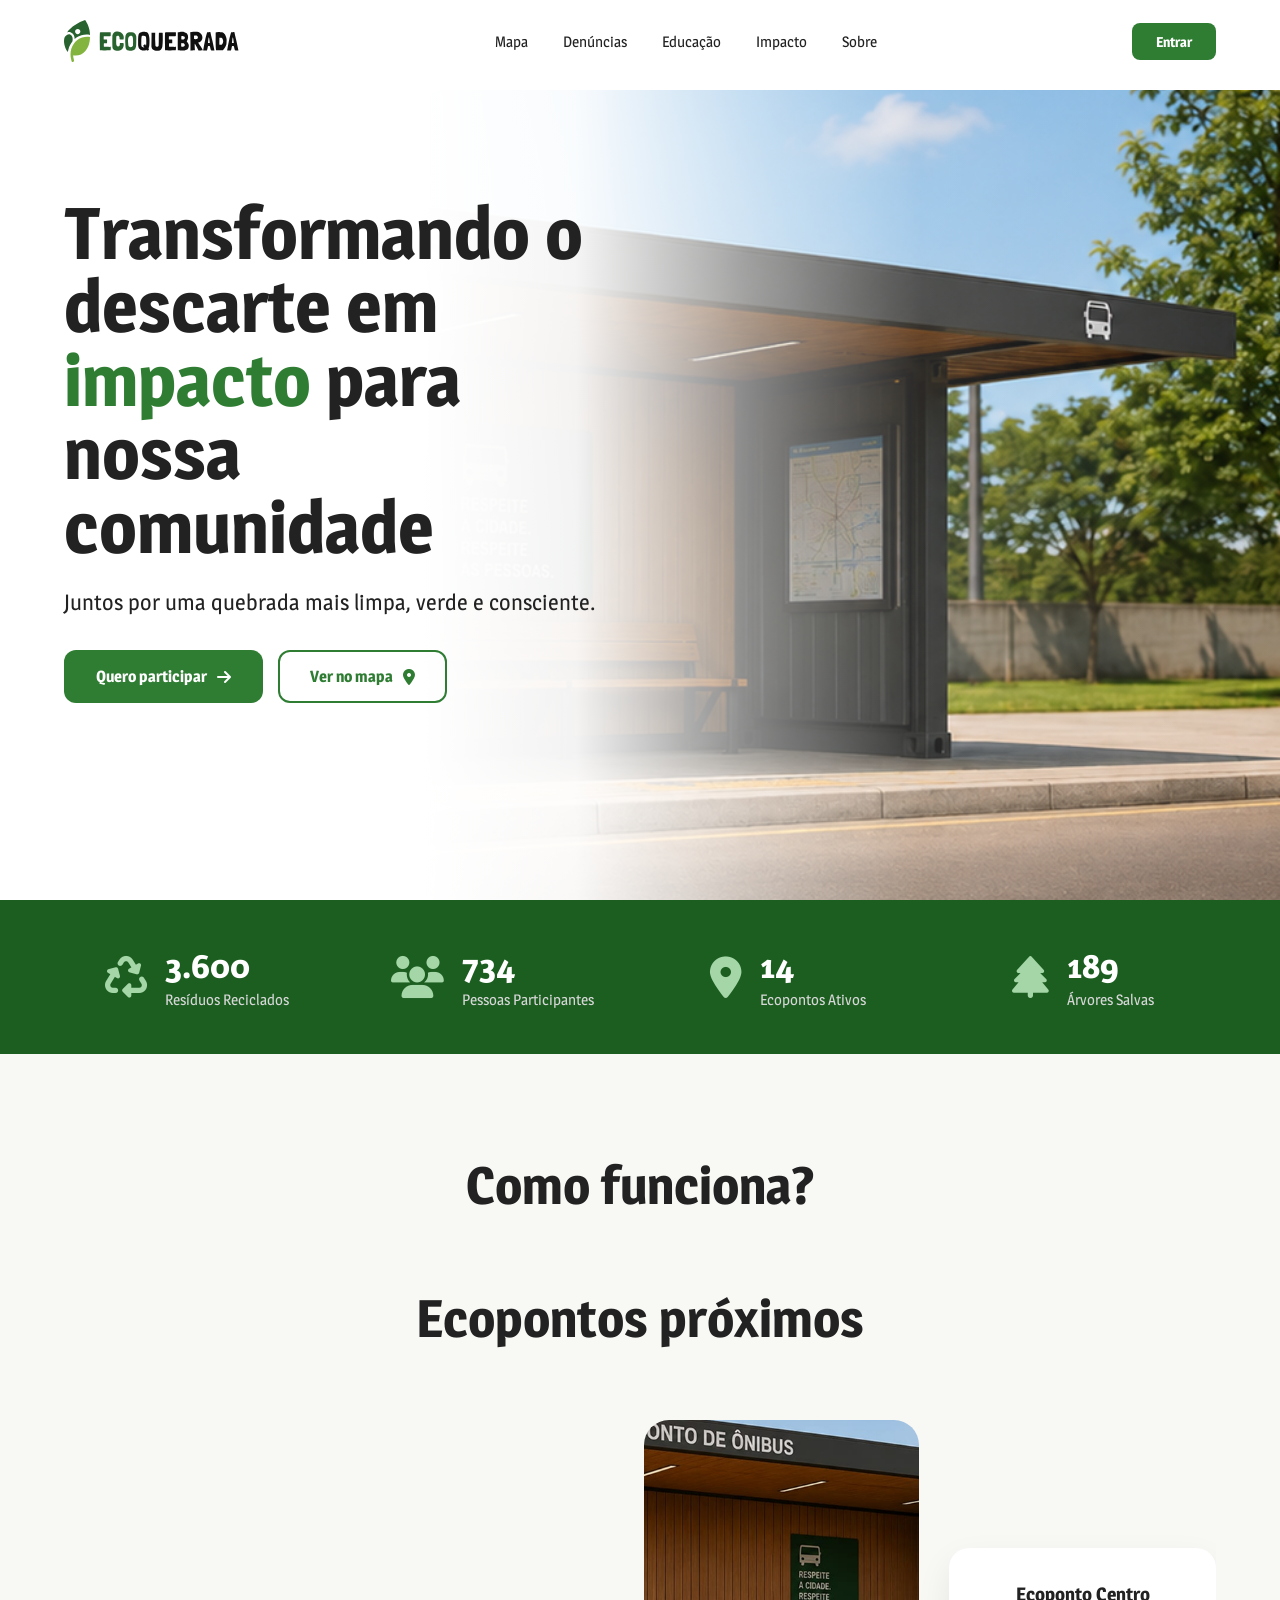
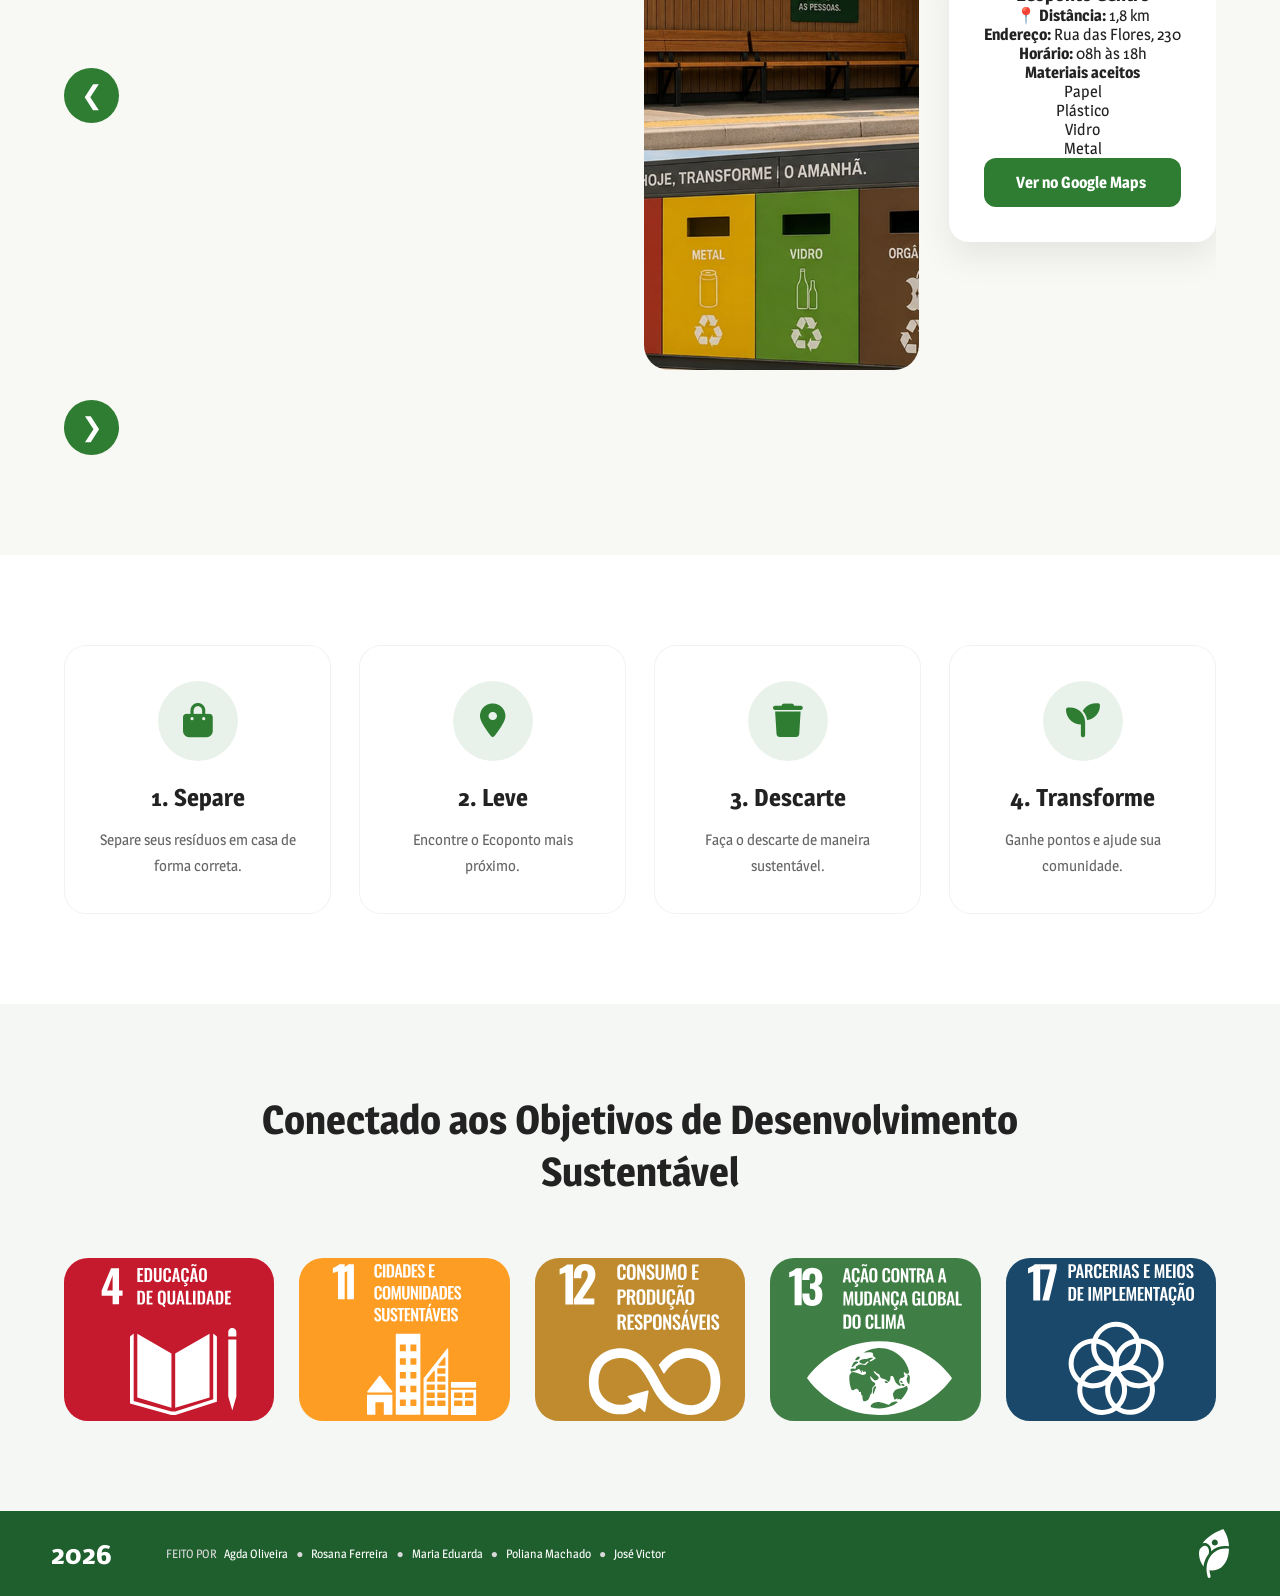
==== index.html @ 793f0e89 "tentativa de add no repo" ====
<!DOCTYPE html>
<html lang="pt-BR">
<head>
    <meta charset="UTF-8">
    <meta name="viewport" content="width=device-width, initial-scale=1.0">
    <title>EcoQuebrada</title>

    <link rel="stylesheet" href="css/style.css">
    <link rel="stylesheet" href="css/responsive.css">

    <!-- Font Awesome -->
    <link rel="stylesheet"
    href="https://cdnjs.cloudflare.com/ajax/libs/font-awesome/6.6.0/css/all.min.css">

    <!-- Google Fonts -->
    <link rel="preconnect" href="https://fonts.googleapis.com">
    <link rel="preconnect" href="https://fonts.gstatic.com" crossorigin>
    <link href="https://fonts.googleapis.com/css2?family=Magra:wght@400;700&display=swap" rel="stylesheet">

    <link rel="shortcut icon" href="assets/icon-favicon.svg" type="image/x-icon">

</head>
<body>

    <!-- ================= HEADER ================= -->

    <header>

        <div class="container">

            <a href="#" class="logo">
                <img src="assets/logo-Ecoquebrada.svg" alt="EcoQuebrada">
            </a>

            <nav>

                <ul>

                    <li><a href="#home">Mapa</a></li>
                    <li><a href="#denuncias">Denúncias</a></li>
                    <li><a href="#educacao">Educação</a></li>
                    <li><a href="#impacto">Impacto</a></li>
                    <li><a href="#sobre">Sobre</a></li>

                </ul>

            </nav>

            <a href="#" class="btn-login">
                Entrar
            </a>

            <button class="menu-mobile">
                <i class="fa-solid fa-bars"></i>
            </button>

        </div>

    </header>

    <!-- ================= HERO ================= -->

    <section class="hero" id="home">

        <div class="container hero-content">

            <div class="hero-text">

                <h1>
                    Transformando o descarte em
                    <span>impacto</span>
                    para nossa comunidade
                </h1>

                <p>
                    Juntos por uma quebrada mais limpa,
                    verde e consciente.
                </p>

                <div class="hero-buttons">

                    <a href="#" class="btn-primary">
                        Quero participar
                        <i class="fa-solid fa-arrow-right"></i>
                    </a>

                    <a href="#" class="btn-secondary">
                        Ver no mapa
                        <i class="fa-solid fa-location-dot"></i>
                    </a>

                </div>

            </div>

        </div>

    </section>

    <!-- ================= ESTATÍSTICAS ================= -->

    <section class="stats">

        <div class="container">

            <div class="stat-card">

                <i class="fa-solid fa-recycle"></i>

                <div>

                    <h2 class="counter" data-target="12000">0</h2>

                    <span>Resíduos Reciclados</span>

                </div>

            </div>

            <div class="stat-card">

                <i class="fa-solid fa-users"></i>

                <div>

                    <h2 class="counter" data-target="2450">0</h2>

                    <span>Pessoas Participantes</span>

                </div>

            </div>

            <div class="stat-card">

                <i class="fa-solid fa-location-dot"></i>

                <div>

                    <h2 class="counter" data-target="48">0</h2>

                    <span>Ecopontos Ativos</span>

                </div>

            </div>

            <div class="stat-card">

                <i class="fa-solid fa-tree"></i>

                <div>

                    <h2 class="counter" data-target="630">0</h2>

                    <span>Árvores Salvas</span>

                </div>

            </div>

        </div>

    </section>

    <!-- ================= COMO FUNCIONA ================= -->

    <!-- <section class="como-funciona">

        <div class="container">

            <h2>Como funciona?</h2>

            <div class="galeria">

                <img src="assets/imageHero.png" alt="Ponto sustentável">


            </div>

        </div>

    </section> -->

    <section class="como-funciona" id="como-funciona">

    <div class="container">

        <h2>Como funciona?</h2>

        <div class="funciona-wrapper">

            <!-- Carrossel -->
    <section class="ecopontos">

        <h2>Ecopontos próximos</h2>

        <div class="ecoponto-container">

            <button id="prev">
                ❮
            </button>

            <div class="imagem">

                <img id="foto" src="">

            </div>

            <div class="informacoes">

                <h3 id="nome"></h3>

                <p>
                    <strong>📍 Distância:</strong>
                    <span id="distancia"></span>
                </p>

                <p>
                    <strong>Endereço:</strong>
                    <span id="endereco"></span>
                </p>

                <p>
                    <strong>Horário:</strong>
                    <span id="horario"></span>
                </p>

                <h4>Materiais aceitos</h4>

                <ul id="materiais"></ul>

                <a
                    id="maps"
                    target="_blank"
                    class="btn-primary">

                    Ver no Google Maps

                </a>

            </div>

            <button id="next">
                ❯
            </button>

        </div>

        </section>

</section>


    <!-- ================= PASSOS ================= -->

    <section class="passos">

        <div class="container">

            <div class="passo">

                <i class="fa-solid fa-bag-shopping"></i>

                <h3>1. Separe</h3>

                <p>
                    Separe seus resíduos em casa de forma correta.
                </p>

            </div>

            <div class="passo">

                <i class="fa-solid fa-location-dot"></i>

                <h3>2. Leve</h3>

                <p>
                    Encontre o Ecoponto mais próximo.
                </p>

            </div>

            <div class="passo">

                <i class="fa-solid fa-trash"></i>

                <h3>3. Descarte</h3>

                <p>
                    Faça o descarte de maneira sustentável.
                </p>

            </div>

            <div class="passo">

                <i class="fa-solid fa-seedling"></i>

                <h3>4. Transforme</h3>

                <p>
                    Ganhe pontos e ajude sua comunidade.
                </p>

            </div>

        </div>

    </section>

    <!-- ================= ODS ================= -->

    <section class="ods">

        <div class="container">

            <h2>
                Conectado aos Objetivos de Desenvolvimento Sustentável
            </h2>

            <div class="ods-grid">

                <img src="assets/ods-4.svg" alt="">
                <img src="assets/ods-11.svg" alt="">
                <img src="assets/ods-12.svg" alt="">
                <img src="assets/ods-13.svg" alt="">
                <img src="assets/ods-17.svg" alt="">

            </div>

        </div>

    </section>

    <!-- ================= CTA ================= 

    <section class="cta">

        <div class="container">

            <h2>
                Faça parte da transformação.
            </h2>

            <p>
                Junte-se à EcoQuebrada e contribua para um bairro mais limpo,
                sustentável e conectado.
            </p>

            <a href="#" class="btn-primary">
                Quero participar
            </a>

        </div>

    </section>
    -->

<footer class="footer">

    <div class="footer-container">

        <div class="footer-year">
            <strong>2026</strong>
        </div>

        <div class="footer-authors">

            <span>FEITO POR</span>

            <a href="#">Agda Oliveira</a>

            <span>●</span>

            <a href="#">Rosana Ferreira</a>

            <span>●</span>

            <a href="#">Maria Eduarda</a>

            <span>●</span>

            <a href="#">Poliana Machado</a>

            <span>●</span>

            <a href="#">José Victor</a>

        </div>

        <div class="footer-logo">

            <img src="assets/icon-footer.svg" alt="EcoQuebrada">

        </div>

    </div>

</footer>

    <script src="script/app.js"></script>

</body>
</html>
---- css/style.css ----
@import url('https://fonts.googleapis.com/css2?family=Magra:wght@400;700&display=swap');

/* ===========================
   RESET
=========================== */

*{
    margin:0;
    padding:0;
    box-sizing:border-box;
}

html{
    scroll-behavior:smooth;
}

body{
    font-family:"Magra", sans-serif;
    background:#F8F8F5;
    color:#222;
    overflow-x:hidden;
}

img{
    max-width:100%;
    display:block;
}

a{
    text-decoration:none;
    color:inherit;
}

ul{
    list-style:none;
}

/* ===========================
   VARIÁVEIS
=========================== */

:root{

    --green:#2E7D32;
    --green-dark:#1B5E20;
    --green-light:#81C784;

    --white:#ffffff;

    --gray:#666;
    --light:#f5f5f5;

    --radius:18px;

    --shadow:
        0 10px 30px rgba(0,0,0,.08);

}

/* ===========================
   CONTAINER
=========================== */

.container{

    width:min(1200px,90%);
    margin:auto;

}

/* ===========================
   HEADER
=========================== */

header{
    position:fixed;
    top:0;
    left:0;

    width:100%;
    height:90px;

    z-index:1000;

    background:transparent;

    box-shadow:none;
}

header .container{

    display:flex;

    align-items:center;

    justify-content:space-between;

    height:82px;

}

header nav a{
    color:#222;
}

.btn-login{

    background:#2E7D32;
    color:white;

}

/* ===========================
   LOGO
=========================== */

.logo img{

    height:42px;

}

/* ===========================
   MENU
=========================== */

nav ul{

    display:flex;

    gap:35px;

}

nav a{

    color:#333;

    font-size:15px;

    font-weight:500;

    transition:.3s;

    position:relative;

}

nav a:hover{

    color:var(--green);

}

nav a::after{

    content:"";

    position:absolute;

    bottom:-7px;
    left:0;

    width:0%;

    height:2px;

    background:var(--green);

    transition:.3s;

}

nav a:hover::after{

    width:100%;

}

/* ===========================
   BOTÃO LOGIN
=========================== */

.btn-login{

    background:var(--green);

    color:white;

    padding:10px 24px;

    border-radius:8px;

    font-size:14px;

    font-weight:600;

    transition:.3s;

}

.btn-login:hover{

    background:var(--green-dark);

}

/* ===========================
   MENU MOBILE
=========================== */

.menu-mobile{

    display:none;

    border:none;

    background:none;

    font-size:25px;

    cursor:pointer;

}

/* ===========================
   HERO
=========================== */

.hero{

    position:relative;

    height:100vh;

    min-height:750px;

    overflow:hidden;

    display:flex;
    align-items:center;

    background:#fff;

}

.hero::before{

    content:"";

    position:absolute;

    inset:0;

    background:linear-gradient(
        90deg,
        #ffffff 0%,
        #ffffff 33%,
        rgba(255,255,255,.95) 45%,
        rgba(255,255,255,.55) 58%,
        rgba(255,255,255,.15) 72%,
        rgba(255,255,255,0) 100%
    );

    z-index:1;

}

.hero::after{

    content:"";

    position:absolute;

    inset:0;

    background:url("/assets/imageBackgroundHome.png") no-repeat right center;

    background-size:cover;

    z-index:0;

}

.hero-content{

    position:relative;

    z-index:2;

    height:100%;

    display:flex;

    align-items:center;

}

/* ===========================
   TEXTO HERO
=========================== */

.hero-text{

    width:48%;

    z-index:2;

}

.hero-text h1{

    font-size:72px;

    line-height:1.02;

    font-weight:700;

}

.hero-text span{

    color:#2E7D32;

}

.hero-text p{

    margin-top:25px;

    margin-bottom:35px;

    font-size:22px;

    color: #222

}
/* ===========================
   BOTÕES
=========================== */

.hero-buttons{

    display:flex;

    gap:15px;

    flex-wrap:wrap;

}

.btn-primary{

    background:var(--green);

    color:white;

    padding:15px 32px;

    border-radius:12px;

    display:flex;

    align-items:center;

    gap:10px;

    transition:.3s;

    font-weight:600;

}

.btn-primary:hover{

    transform:translateY(-4px);

    background:var(--green-dark);

}

.btn-secondary{

    border:2px solid var(--green);

    color:var(--green);

    padding:15px 30px;

    border-radius:12px;

    display:flex;

    gap:10px;

    align-items:center;

    transition:.3s;

    font-weight:600;

}

.btn-secondary:hover{

    background:var(--green);

    color:white;

}

/* ===========================
   IMAGEM HERO
=========================== */

.hero-image{

    position:relative;

}

.hero-image img{

    width:100%;

    border-radius:25px;

}

/* efeito decorativo */


/* ===========================
   ANIMAÇÕES
=========================== */

.hero-text{

    animation:left .8s ease;

}

.hero-image{

    animation:right .8s ease;

}

@keyframes left{

    from{

        opacity:0;

        transform:translateX(-60px);

    }

    to{

        opacity:1;

        transform:none;

    }

}

@keyframes right{

    from{

        opacity:0;

        transform:translateX(60px);

    }

    to{

        opacity:1;

        transform:none;

    }

}

/* ===========================
   RESPONSIVO
=========================== */

@media(max-width:980px){

.hero-content{

    grid-template-columns:1fr;

}

.hero{

    text-align:center;

}

.hero-text p{

    margin:auto auto 35px;

}

.hero-buttons{

    justify-content:center;

}

nav{

    display:none;

}

.menu-mobile{

    display:block;

}

}

@media(max-width:700px){

.hero{

    padding:40px 0;

}

.hero-text h1{

    font-size:38px;

}

.hero-text p{

    font-size:16px;

}

.hero-buttons{

    flex-direction:column;

}

.btn-primary,
.btn-secondary{

    justify-content:center;

}

}

/* ==========================================
   ESTATÍSTICAS
========================================== */

.stats{

    background:var(--green-dark);

    padding:35px 0;

}

.stats .container{

    display:grid;

    grid-template-columns:repeat(4,1fr);

    gap:30px;

}

.stat-card{

    display:flex;

    align-items:center;

    justify-content:center;

    gap:18px;

    color:white;

    padding:10px;

}

.stat-card i{

    font-size:42px;

    color:#A5D6A7;

}

.stat-card h2{

    font-size:34px;

    font-weight:700;

    margin-bottom:4px;

}

.stat-card span{

    display:block;

    color:#d7d7d7;

    font-size:15px;

}

/* ==========================================
   COMO FUNCIONA
========================================== */

.como-funciona{
    padding:100px 0;
    background:#F8F8F5;
}

.como-funciona .container{
    max-width:1400px;
    margin:0 auto;
    text-align: center;
}

.como-funciona h2{
    text-align:center;
    font-size:52px;
    margin-bottom:70px;
}

.galeria{
    display:flex;
    justify-content:center;
}

.galeria img{

    width:75%;

    max-width:1100px;

    height:auto;

    border-radius:28px;

    object-fit:cover;

}

.galeria img:hover{

    transform:translateY(-10px);

}


.ecoponto-container{

    display:grid;

    grid-template-columns:2fr 1fr auto;

    gap:30px;

    align-items:center;

}

.imagem img{

    width:100%;

    height:550px;

    object-fit:cover;

    border-radius:25px;

}

.informacoes{

    background:white;

    padding:35px;

    border-radius:20px;

    box-shadow:0 15px 35px rgba(0,0,0,.08);

}

#prev,
#next{

    width:55px;
    height:55px;

    border:none;

    border-radius:50%;

    background:#2E7D32;

    color:white;

    font-size:26px;

    cursor:pointer;

}

/* ==========================================
   PASSOS
========================================== */

.passos{

    padding:90px 0;

    background:white;

}

.passos .container{

    display:grid;

    grid-template-columns:repeat(4,1fr);

    gap:28px;

}

.passo{

    background:white;

    border-radius:22px;

    padding:35px 28px;

    text-align:center;

    transition:.35s;

    border:1px solid rgba(0,0,0,.05);

}

.passo:hover{

    transform:translateY(-10px);

    box-shadow:
    0 18px 40px rgba(0,0,0,.12);

}

.passo i{

    width:80px;

    height:80px;

    margin:auto;

    margin-bottom:22px;

    border-radius:50%;

    background:rgba(46,125,50,.1);

    color:var(--green);

    display:flex;

    justify-content:center;

    align-items:center;

    font-size:34px;

}

.passo h3{

    font-size:24px;

    margin-bottom:15px;

    color:#222;

}

.passo p{

    color:#666;

    line-height:1.7;

    font-size:15px;

}

/* ==========================================
   EFEITOS
========================================== */

.stat-card,
.passo,
.galeria img{

    opacity:0;

    transform:translateY(30px);

    animation:fadeUp .8s forwards;

}

.stat-card:nth-child(2){

    animation-delay:.15s;

}

.stat-card:nth-child(3){

    animation-delay:.30s;

}

.stat-card:nth-child(4){

    animation-delay:.45s;

}

.passo:nth-child(2){

    animation-delay:.15s;

}

.passo:nth-child(3){

    animation-delay:.30s;

}

.passo:nth-child(4){

    animation-delay:.45s;

}

@keyframes fadeUp{

    from{

        opacity:0;

        transform:translateY(40px);

    }

    to{

        opacity:1;

        transform:none;

    }

}

/* ==========================================
   RESPONSIVO
========================================== */

@media(max-width:1100px){

    .stats .container{

        grid-template-columns:repeat(2,1fr);

        gap:40px;

    }

    .passos .container{

        grid-template-columns:repeat(2,1fr);

    }

}

@media(max-width:768px){

    .galeria{

        grid-template-columns:1fr;

    }

    .galeria img{

        height:300px;

    }

    .como-funciona h2{

        font-size:34px;

    }

}

@media(max-width:600px){

    .stats .container{

        grid-template-columns:1fr;

        gap:25px;

    }

    .stat-card{

        justify-content:flex-start;

    }

    .passos .container{

        grid-template-columns:1fr;

    }

    .passo{

        padding:30px 22px;

    }

    .passo h3{

        font-size:22px;

    }

}

/* ==========================================
   ODS
========================================== */

.ods{

    padding:90px 0;

    background:#F5F7F4;

}

.ods h2{

    text-align:center;

    font-size:40px;

    max-width:800px;

    margin:0 auto 60px;

    color:#222;

    line-height:1.3;

}

.ods-grid{

    display:grid;

    grid-template-columns:repeat(5,1fr);

    gap:25px;

}

.ods-grid img{

    width:100%;

    border-radius:18px;

    transition:.35s;

    cursor:pointer;

}

.ods-grid img:hover{

    transform:translateY(-8px) scale(1.03);

}

/* ==========================================
   CTA
========================================== */

.cta{

    padding:100px 0;

    background:linear-gradient(
        135deg,
        var(--green-dark),
        var(--green)
    );

    color:white;

    text-align:center;

}

.cta h2{

    font-size:46px;

    margin-bottom:20px;

}

.cta p{

    font-size:18px;

    max-width:650px;

    margin:0 auto 40px;

    opacity:.9;

    line-height:1.7;

}

.cta .btn-primary{

    display:inline-flex;

    padding:18px 40px;

    font-size:17px;

    background:white;

    color:var(--green-dark);

}

.cta .btn-primary:hover{

    background:#f0f0f0;

    transform:translateY(-5px);

}

/* ==========================================
   FOOTER
========================================== */

/* =========================
   FOOTER
========================= */

.footer{

    background:#1F5F2E;
    padding:18px 0;
    color:#fff;

}

.footer-container{

    width:min(1200px,92%);
    margin:auto;

    display:flex;
    justify-content:space-between;
    align-items:center;

}

.footer-year{

    font-size:28px;
    font-weight:700;
    min-width:90px;

}

.footer-authors{

    display:flex;
    align-items:center;
    gap:8px;

    flex:1;

    margin-left:25px;

    font-size:12px;

}

.footer-authors span{

    color:#D8D8D8;

}

.footer-authors a{

    color:white;
    transition:.3s;

}

.footer-authors a:hover{

    color:#9BC54E;

}

.footer-logo img{

    width:30px;

}

/* ==========================================
   SCROLLBAR
========================================== */

::-webkit-scrollbar{

    width:10px;

}

::-webkit-scrollbar-thumb{

    background:var(--green);

    border-radius:50px;

}

::-webkit-scrollbar-track{

    background:#ECECEC;

}

/* ==========================================
   SELEÇÃO
========================================== */

::selection{

    background:var(--green);

    color:white;

}

/* ==========================================
   UTILIDADES
========================================== */

section{

    overflow:hidden;

}

.text-center{

    text-align:center;

}

.mt-1{

    margin-top:10px;

}

.mt-2{

    margin-top:20px;

}

.mt-3{

    margin-top:30px;

}

.mb-1{

    margin-bottom:10px;

}

.mb-2{

    margin-bottom:20px;

}

.mb-3{

    margin-bottom:30px;

}

/* ==========================================
   RESPONSIVO
========================================== */

@media(max-width:1000px){

    .ods-grid{

        grid-template-columns:repeat(3,1fr);

    }

    .footer-content{

        grid-template-columns:1fr;

        text-align:center;

    }

    .footer-content img{

        margin:auto auto 20px;

    }

    .social{

        justify-content:center;

    }

}

@media(max-width:700px){

    .ods h2{

        font-size:30px;

    }

    .cta{

        padding:70px 20px;

    }

    .cta h2{

        font-size:34px;

    }

    .cta p{

        font-size:16px;

    }

    .ods-grid{

        grid-template-columns:repeat(2,1fr);

    }

}

@media(max-width:500px){

    .ods-grid{

        grid-template-columns:1fr;

    }

    .cta h2{

        font-size:28px;

    }

}

/* Animação ao aparecer */

.hidden{
    opacity:0;
    transform:translateY(50px);
    transition:.8s;
}

.show{
    opacity:1;
    transform:translateY(0);
}

/* Botão voltar ao topo */

.top-button{
    position:fixed;
    right:30px;
    bottom:30px;
    width:55px;
    height:55px;
    border:none;
    border-radius:50%;
    background:#2E7D32;
    color:#fff;
    cursor:pointer;
    font-size:20px;
    opacity:0;
    visibility:hidden;
    transition:.3s;
    z-index:999;
}

.top-button.show{
    opacity:1;
    visibility:visible;
}

.top-button:hover{
    transform:translateY(-5px);
}

/* Menu mobile */

@media(max-width:992px){

    nav{
        position:fixed;
        top:75px;
        right:-100%;
        width:260px;
        height:calc(100vh - 75px);
        background:#fff;
        transition:.35s;
        box-shadow:-5px 0 25px rgba(0,0,0,.08);
        padding:40px 25px;
    }

    nav.active{
        right:0;
    }

    nav ul{
        flex-direction:column;
        gap:25px;
    }

}
---- css/responsive.css ----
/* ==========================================
   NOTEBOOKS (1200px)
========================================== */

@media (max-width:1200px){

    .container{
        width:92%;
    }

    .hero-content{
        gap:40px;
    }

    .hero-text h1{
        font-size:48px;
    }

    .passos .container{
        gap:20px;
    }

}

/* ==========================================
   TABLETS (992px)
========================================== */

@media (max-width:992px){

    header .container{
        height:75px;
    }

    nav{
        display:none;
    }

    .menu-mobile{
        display:block;
    }

    .hero{
        padding:60px 0;
    }

    .hero-content{
        grid-template-columns:1fr;
        text-align:center;
    }

    .hero-text p{
        margin:20px auto 35px;
    }

    .hero-buttons{
        justify-content:center;
    }

    .hero-image{
        max-width:700px;
        margin:auto;
    }

    .stats .container{
        grid-template-columns:repeat(2,1fr);
    }

    .galeria{
        grid-template-columns:1fr;
    }

    .passos .container{
        grid-template-columns:repeat(2,1fr);
    }

    .ods-grid{
        grid-template-columns:repeat(3,1fr);
    }

    .footer-content{
        grid-template-columns:1fr;
        text-align:center;
    }

    .footer-content img{
        margin:auto auto 20px;
    }

    .social{
        justify-content:center;
    }

}

@media(max-width:980px){

.funciona-wrapper{

    grid-template-columns:1fr;

}

.carousel img{

    height:400px;

}

.info-card{

    text-align:center;

}

.dots{

    justify-content:center;

}

}



/* ==========================================
   CELULARES GRANDES (768px)
========================================== */

@media (max-width:768px){

    section{
        padding:70px 0 !important;
    }

    .hero{
        margin-top:70px;
    }

    .hero-text h1{
        font-size:38px;
    }

    .hero-text p{
        font-size:16px;
    }

    .hero-buttons{
        flex-direction:column;
        align-items:center;
    }

    .btn-primary,
    .btn-secondary{
        width:100%;
        max-width:320px;
        justify-content:center;
    }

    .stats .container{
        grid-template-columns:1fr;
    }

    .stat-card{
        justify-content:flex-start;
        padding:20px;
    }

    .como-funciona h2,
    .ods h2,
    .cta h2{
        font-size:32px;
    }

    .galeria img{
        height:280px;
    }

    .passos .container{
        grid-template-columns:1fr;
    }

    .ods-grid{
        grid-template-columns:repeat(2,1fr);
    }

}

@media(max-width:600px){

.carousel img{

    height:260px;

}

.info-card{

    padding:25px;

}

.info-card h3{

    font-size:26px;

}

}
/* ==========================================
   CELULARES PEQUENOS (576px)
========================================== */

@media (max-width:576px){

    .container{
        width:94%;
    }

    .hero-text h1{
        font-size:30px;
    }

    .hero-text p{
        font-size:15px;
    }

    .hero-image::before,
    .hero-image::after{
        display:none;
    }

    .stat-card{
        flex-direction:column;
        text-align:center;
    }

    .stat-card i{
        font-size:34px;
    }

    .stat-card h2{
        font-size:28px;
    }

    .passo{
        padding:25px 20px;
    }

    .passo h3{
        font-size:21px;
    }

    .passo p{
        font-size:14px;
    }

    .galeria img{
        height:220px;
    }

    .ods-grid{
        grid-template-columns:1fr;
    }

    .cta{
        padding:60px 20px;
    }

    .cta h2{
        font-size:26px;
    }

    .cta p{
        font-size:15px;
    }

    .footer-content{
        gap:40px;
    }

    .social{
        gap:12px;
    }

    .social a{
        width:42px;
        height:42px;
    }

}

/* ==========================================
   ANIMAÇÕES MOBILE
========================================== */

@media (hover:none){

    .passo:hover,
    .galeria img:hover,
    .btn-primary:hover,
    .btn-secondary:hover,
    .social a:hover{

        transform:none;

    }

}

/* ==========================================
   MENU MOBILE
========================================== */

.mobile-menu{

    position:fixed;

    top:75px;
    right:-100%;

    width:270px;
    height:calc(100vh - 75px);

    background:white;

    box-shadow:-10px 0 30px rgba(0,0,0,.1);

    transition:.35s;

    padding:40px;

    z-index:998;

}

.mobile-menu.active{

    right:0;

}

.mobile-menu ul{

    display:flex;

    flex-direction:column;

    gap:25px;

}

.mobile-menu a{

    font-weight:500;

    color:#333;

}

.mobile-menu a:hover{

    color:var(--green);

}

/* ==========================================
   OVERLAY
========================================== */

.overlay{

    position:fixed;

    inset:0;

    background:rgba(0,0,0,.45);

    opacity:0;

    visibility:hidden;

    transition:.3s;

    z-index:997;

}

.overlay.active{

    opacity:1;

    visibility:visible;

}

@media(max-width:768px){

.footer-container{

    flex-direction:column;
    gap:18px;

}

.footer-authors{

    flex-wrap:wrap;
    justify-content:center;
    margin:0;

}

.footer-year{

    min-width:auto;

}

}
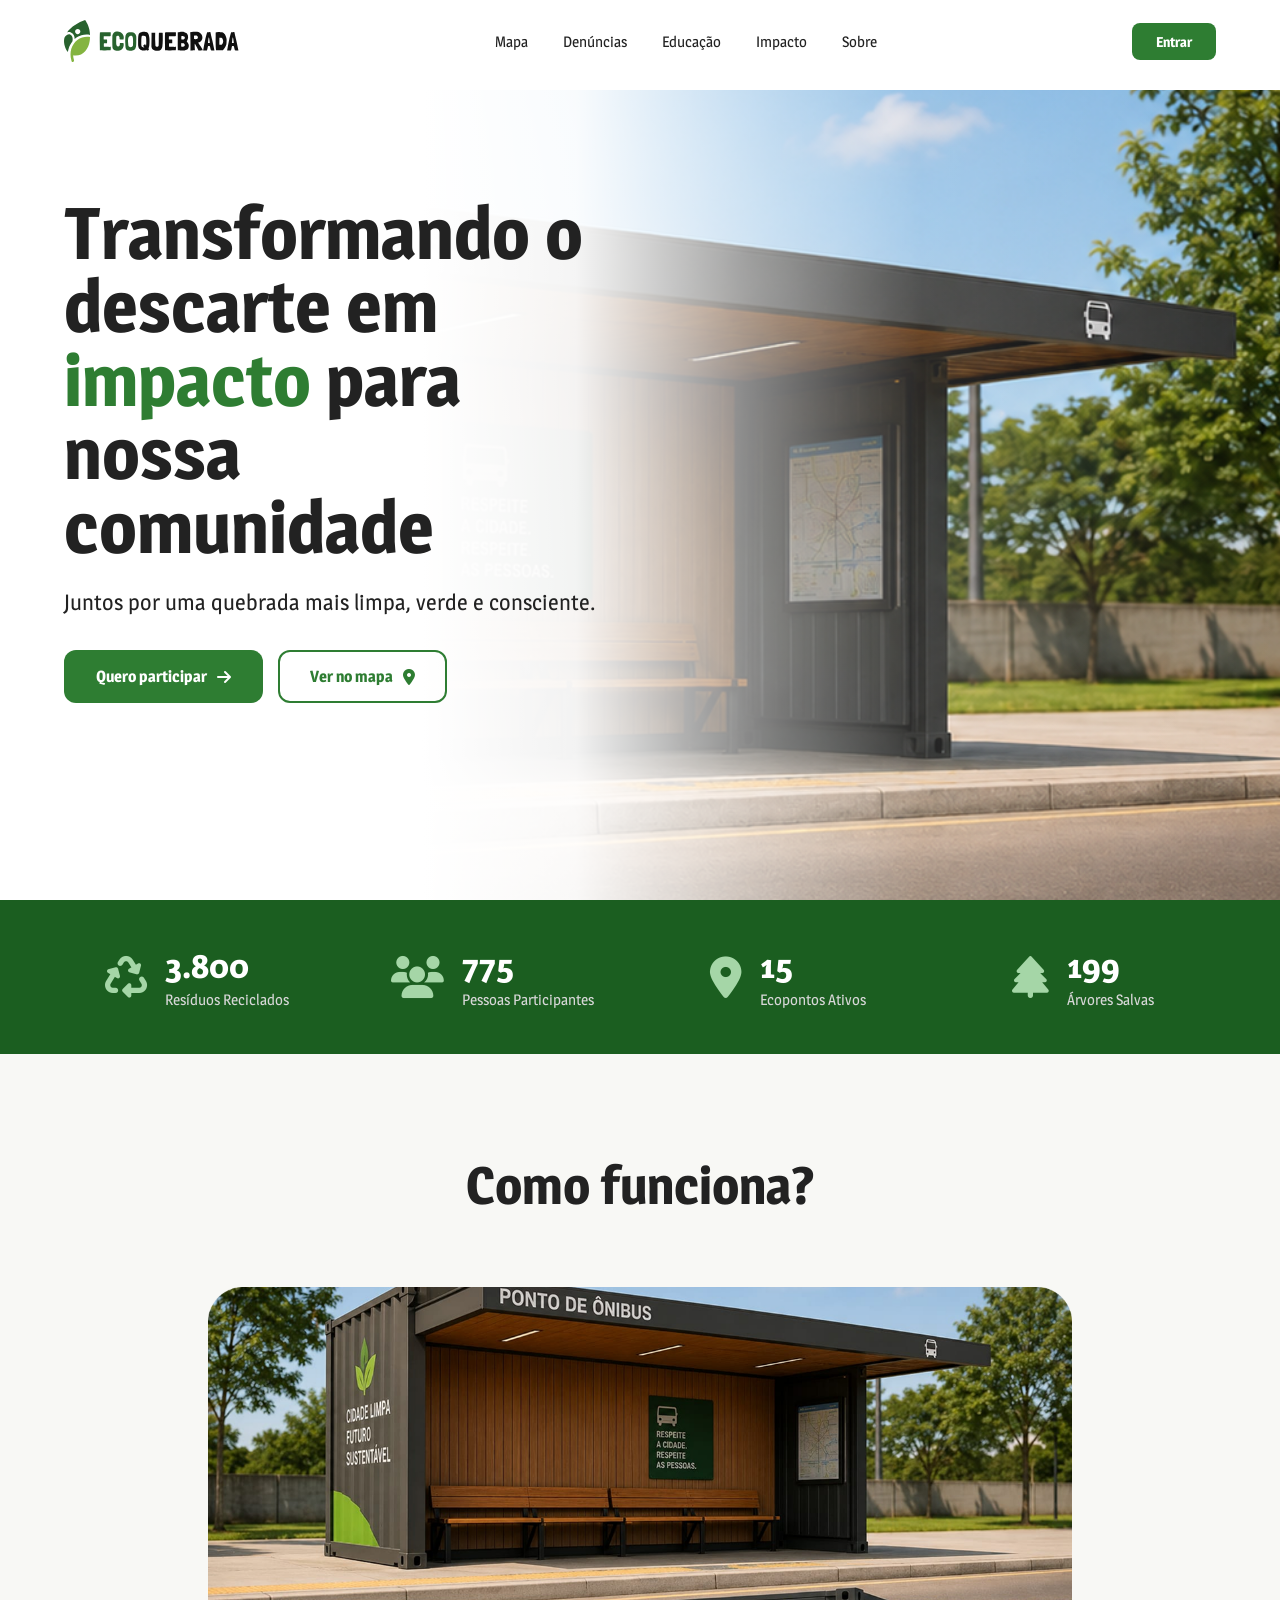
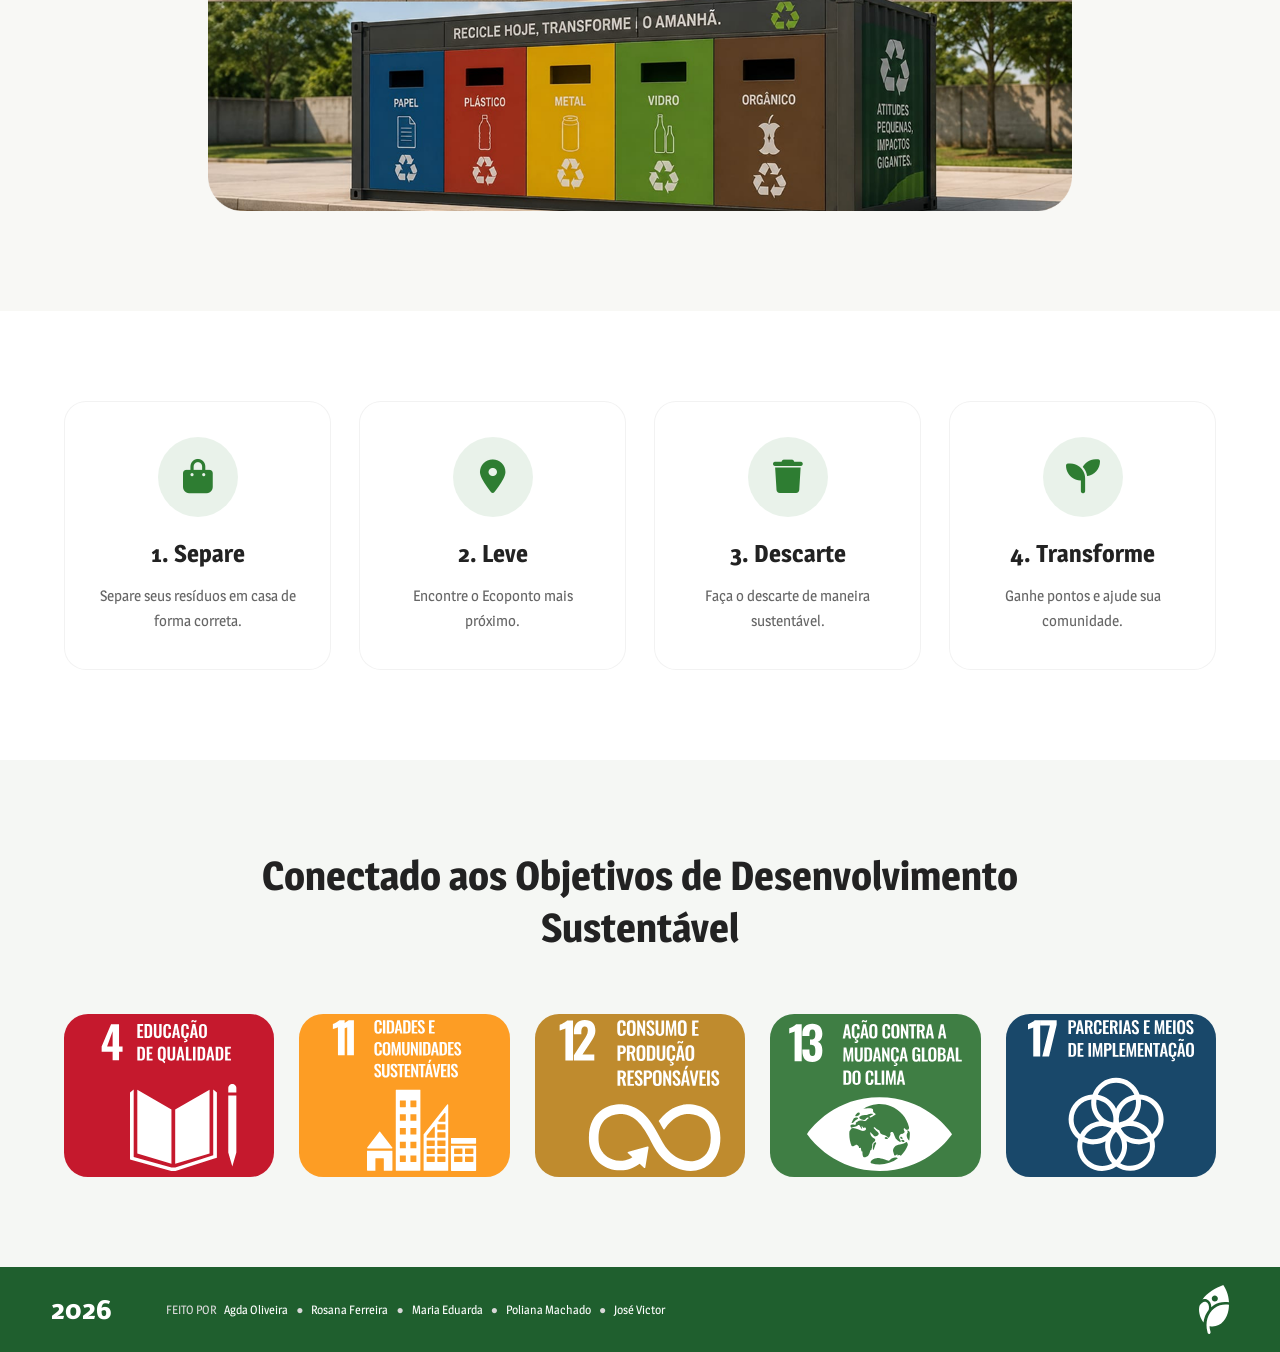
==== commit bc6fa51a: "retirado carrousel landing page" ====
--- a/index.html
+++ b/index.html
@@ -165,7 +165,7 @@
 
     <!-- ================= COMO FUNCIONA ================= -->
 
-    <!-- <section class="como-funciona">
+<section class="como-funciona">
 
         <div class="container">
 
@@ -180,9 +180,9 @@
 
         </div>
 
-    </section> -->
-
-    <section class="como-funciona" id="como-funciona">
+    </section>
+
+    <!-- <section class="como-funciona" id="como-funciona">
 
     <div class="container">
 
@@ -190,7 +190,7 @@
 
         <div class="funciona-wrapper">
 
-            <!-- Carrossel -->
+            <!-- Carrossel 
     <section class="ecopontos">
 
         <h2>Ecopontos próximos</h2>
@@ -249,7 +249,7 @@
 
         </section>
 
-</section>
+</section> -->
 
 
     <!-- ================= PASSOS ================= -->
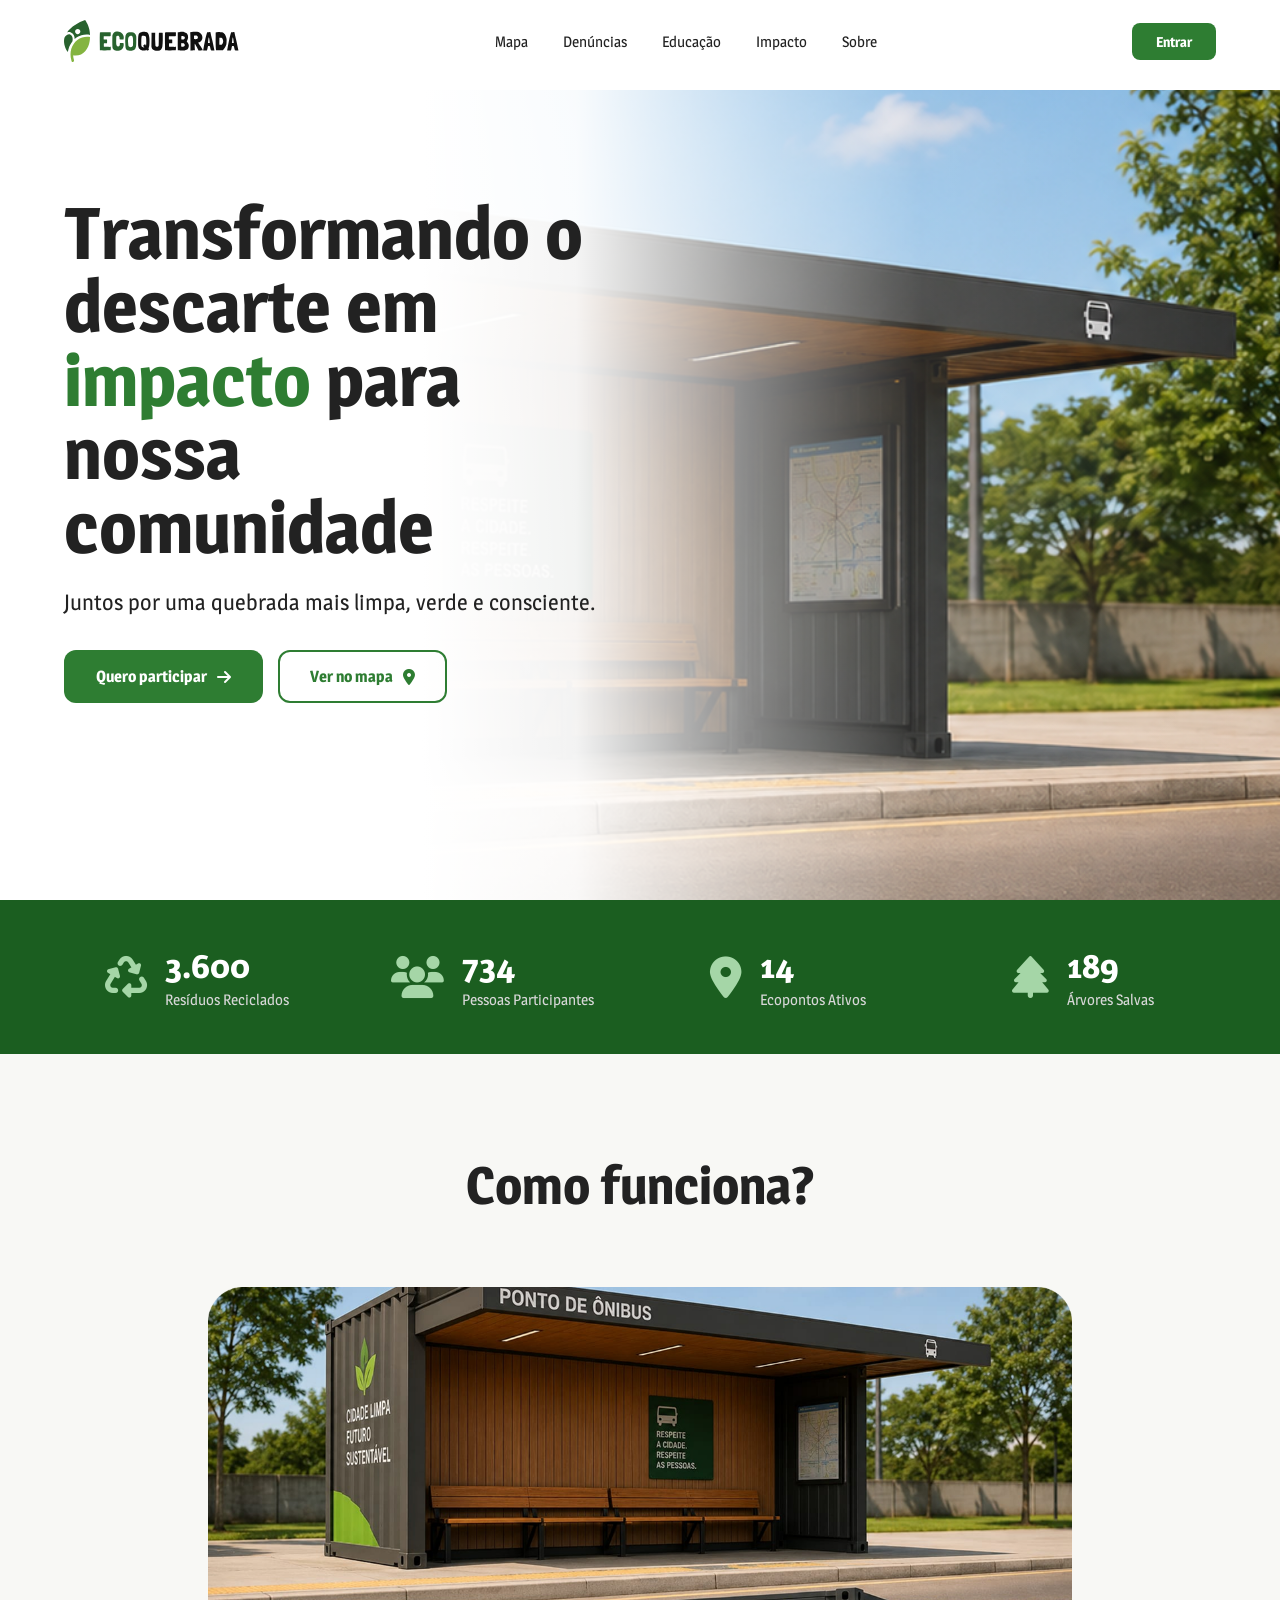
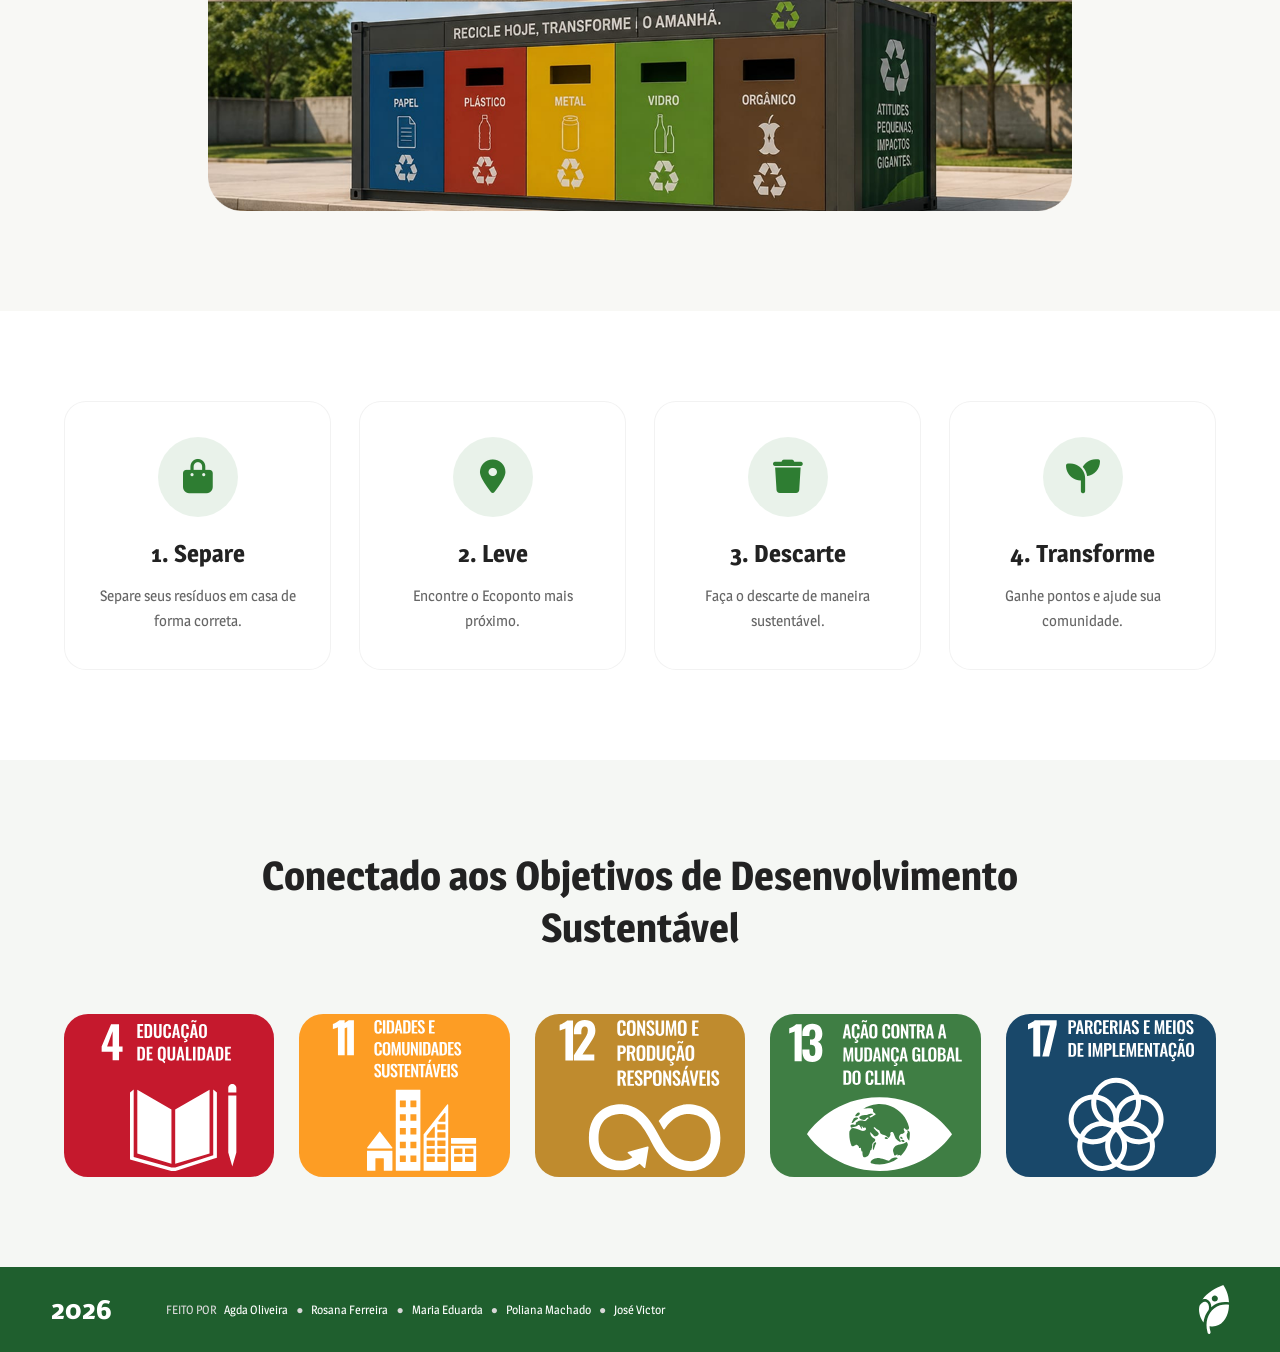
==== commit 2fbd94ac: "Pagina sobre FINALIZADA" ====
--- a/index.html
+++ b/index.html
@@ -40,7 +40,7 @@
                     <li><a href="#denuncias">Denúncias</a></li>
                     <li><a href="#educacao">Educação</a></li>
                     <li><a href="#impacto">Impacto</a></li>
-                    <li><a href="#sobre">Sobre</a></li>
+                    <li><a href="sobre.html">Sobre</a></li>
 
                 </ul>
 
--- a/css/style.css
+++ b/css/style.css
@@ -274,7 +274,7 @@
 
     inset:0;
 
-    background:url("/assets/imageBackgroundHome.png") no-repeat right center;
+    background:url("../assets/imageBackgroundHome.png") no-repeat right center;
 
     background-size:cover;
 
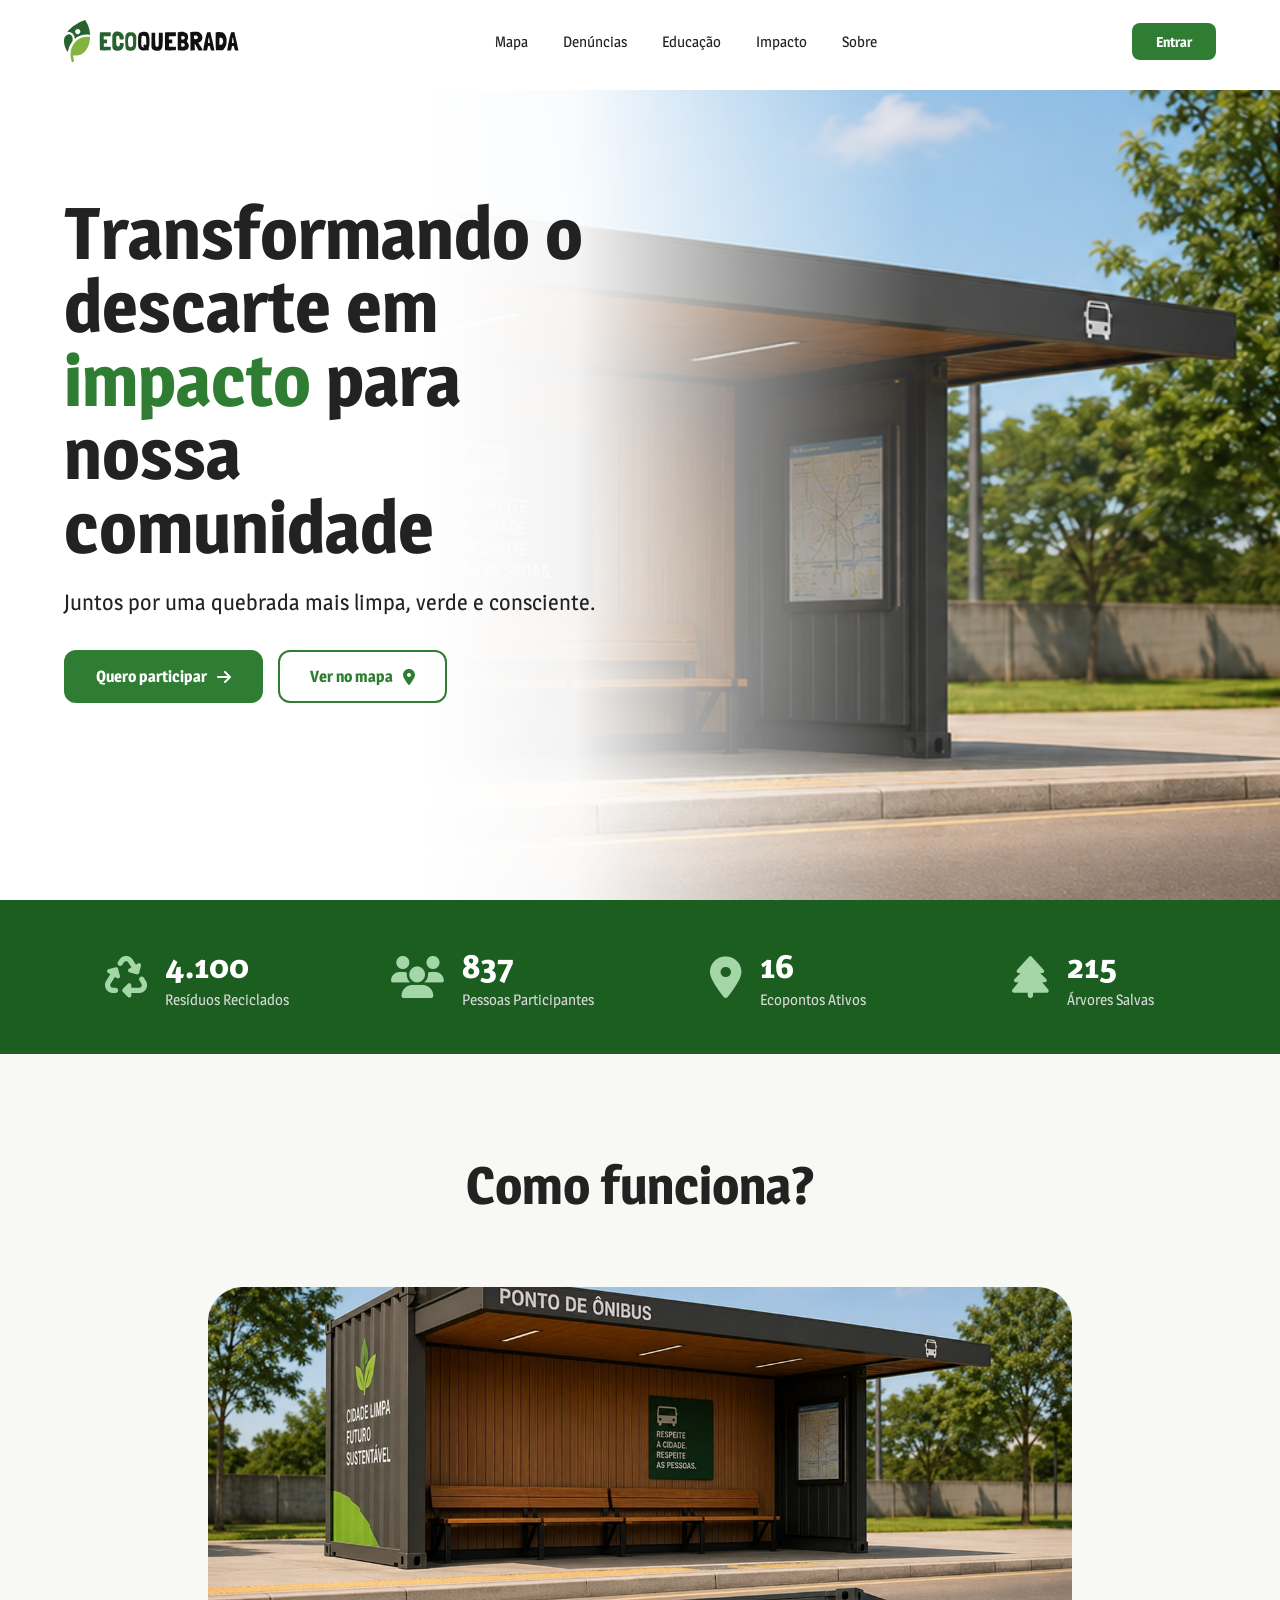
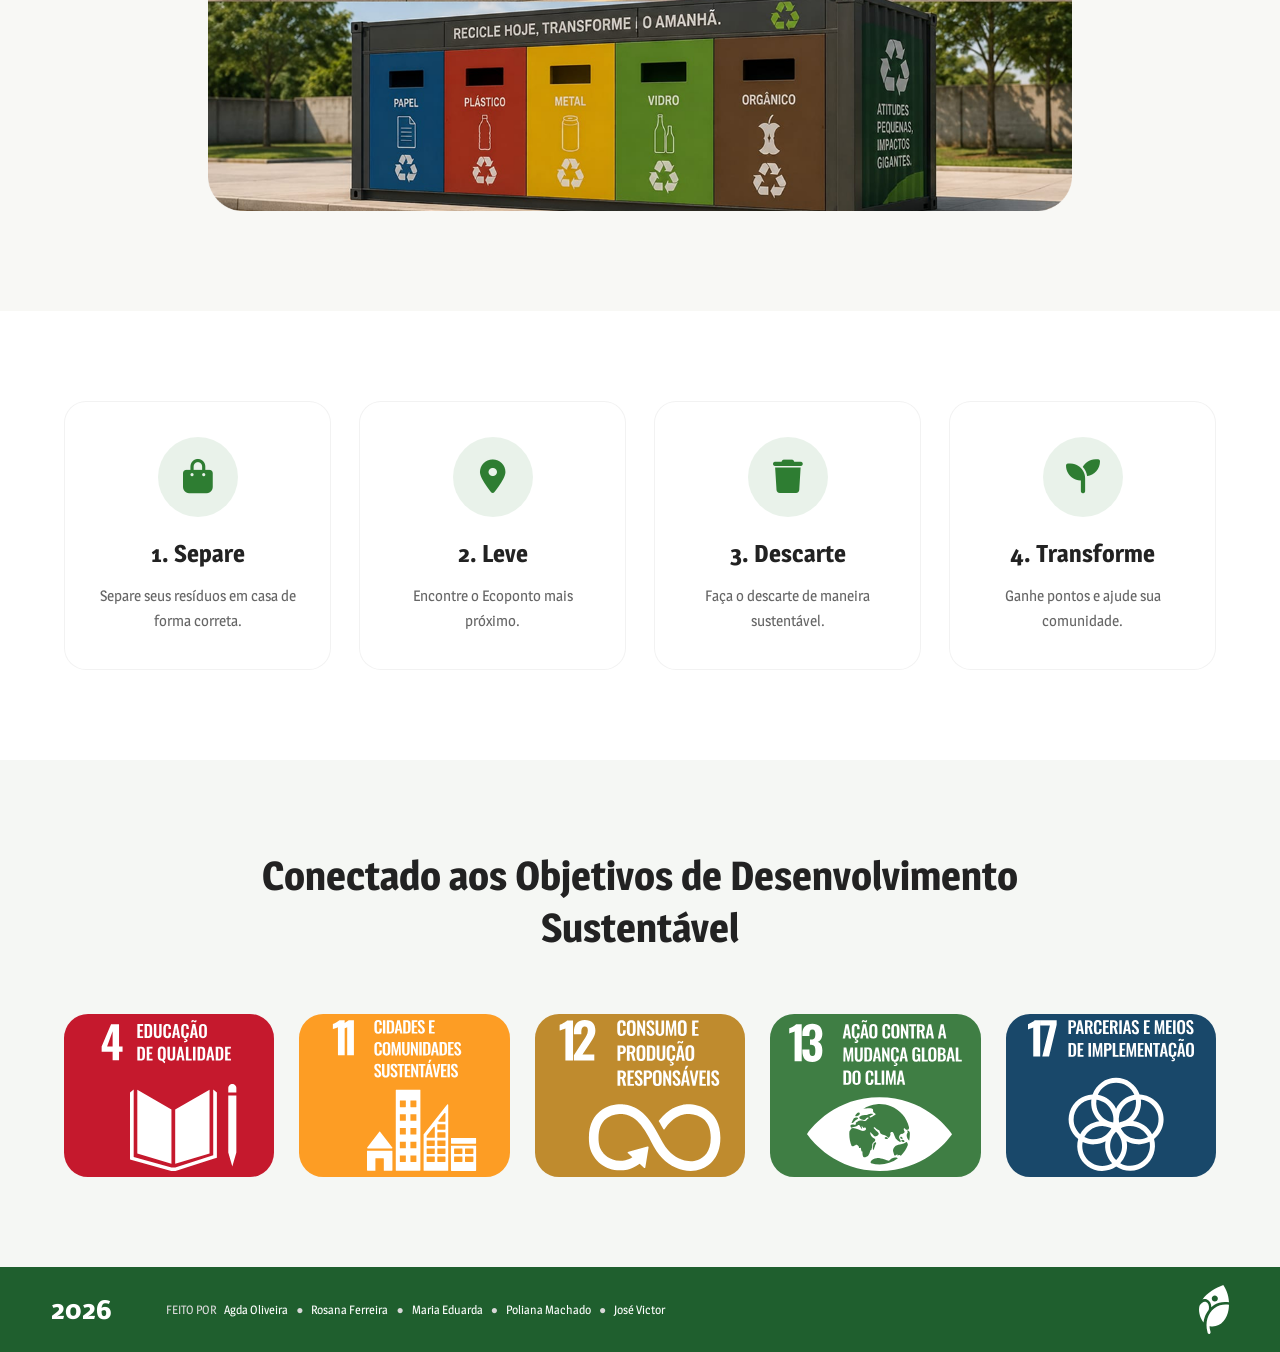
==== commit 6d8fe876: "Adiciona pagina de usuario" ====
--- a/index.html
+++ b/index.html
@@ -40,13 +40,13 @@
                     <li><a href="#denuncias">Denúncias</a></li>
                     <li><a href="#educacao">Educação</a></li>
                     <li><a href="#impacto">Impacto</a></li>
-                    <li><a href="sobre.html">Sobre</a></li>
+                    <li><a href="#sobre">Sobre</a></li>
 
                 </ul>
 
             </nav>
 
-            <a href="#" class="btn-login">
+            <a href="userarea.html" class="btn-login">
                 Entrar
             </a>
 
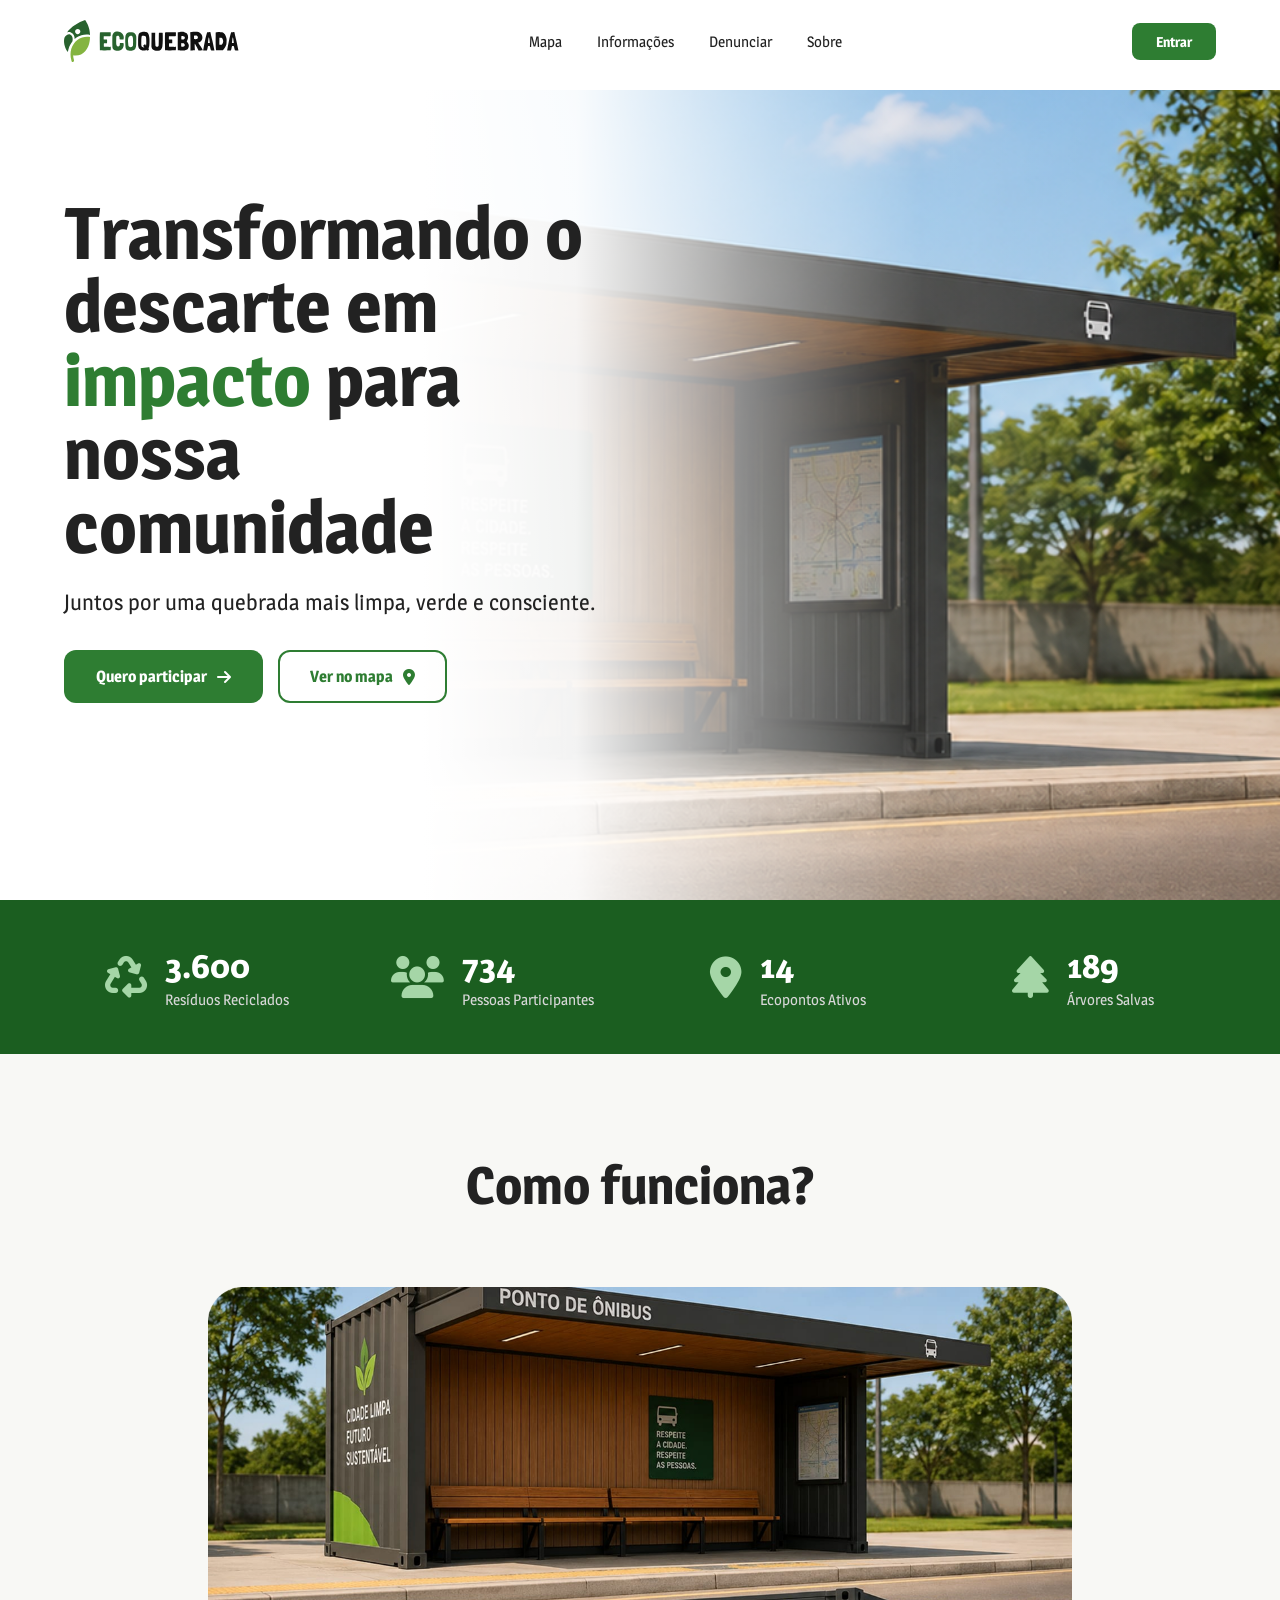
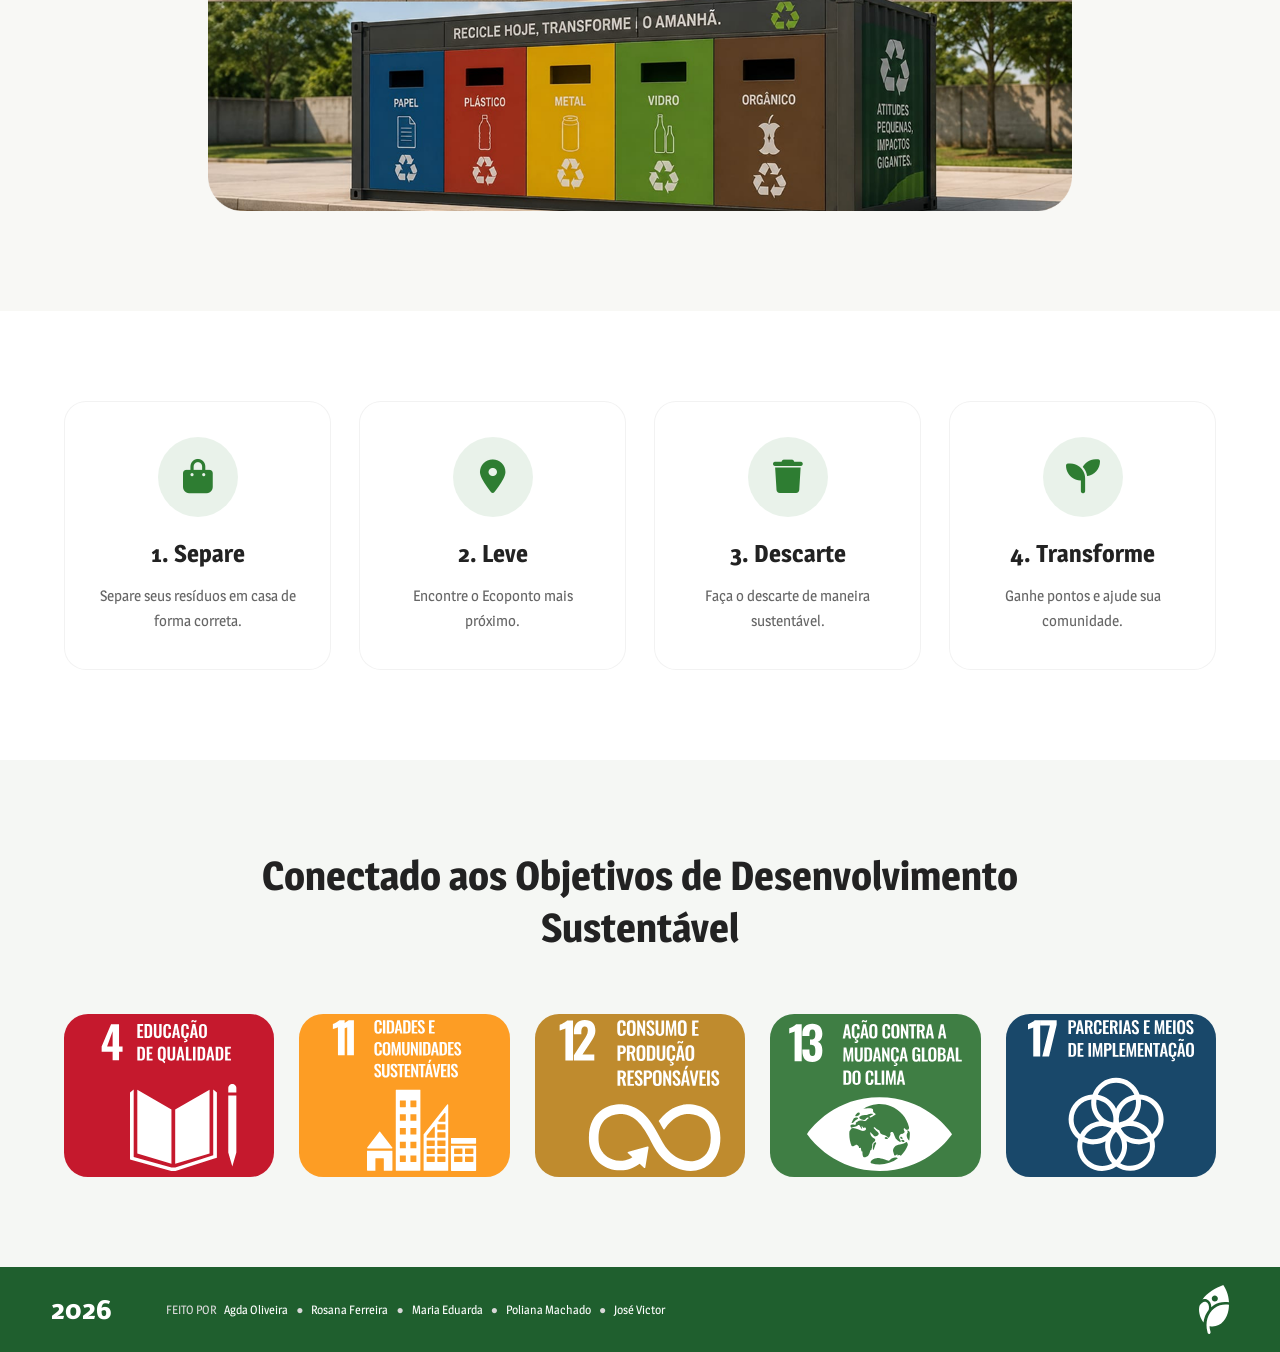
==== commit fc106bdc: "Add parcial page informativo" ====
--- a/index.html
+++ b/index.html
@@ -28,7 +28,7 @@
 
         <div class="container">
 
-            <a href="#" class="logo">
+            <a href="index.html" class="logo">
                 <img src="assets/logo-Ecoquebrada.svg" alt="EcoQuebrada">
             </a>
 
@@ -36,17 +36,16 @@
 
                 <ul>
 
-                    <li><a href="#home">Mapa</a></li>
-                    <li><a href="#denuncias">Denúncias</a></li>
-                    <li><a href="#educacao">Educação</a></li>
-                    <li><a href="#impacto">Impacto</a></li>
-                    <li><a href="#sobre">Sobre</a></li>
+                    <li><a href="mapa.html">Mapa</a></li>
+                    <li><a href="informativo.html">Informações</a></li>
+                    <li><a href="#denunciar">Denunciar</a></li>
+                    <li><a href="sobre.html">Sobre</a></li>
 
                 </ul>
 
             </nav>
 
-            <a href="userarea.html" class="btn-login">
+            <a href="#" class="btn-login">
                 Entrar
             </a>
 
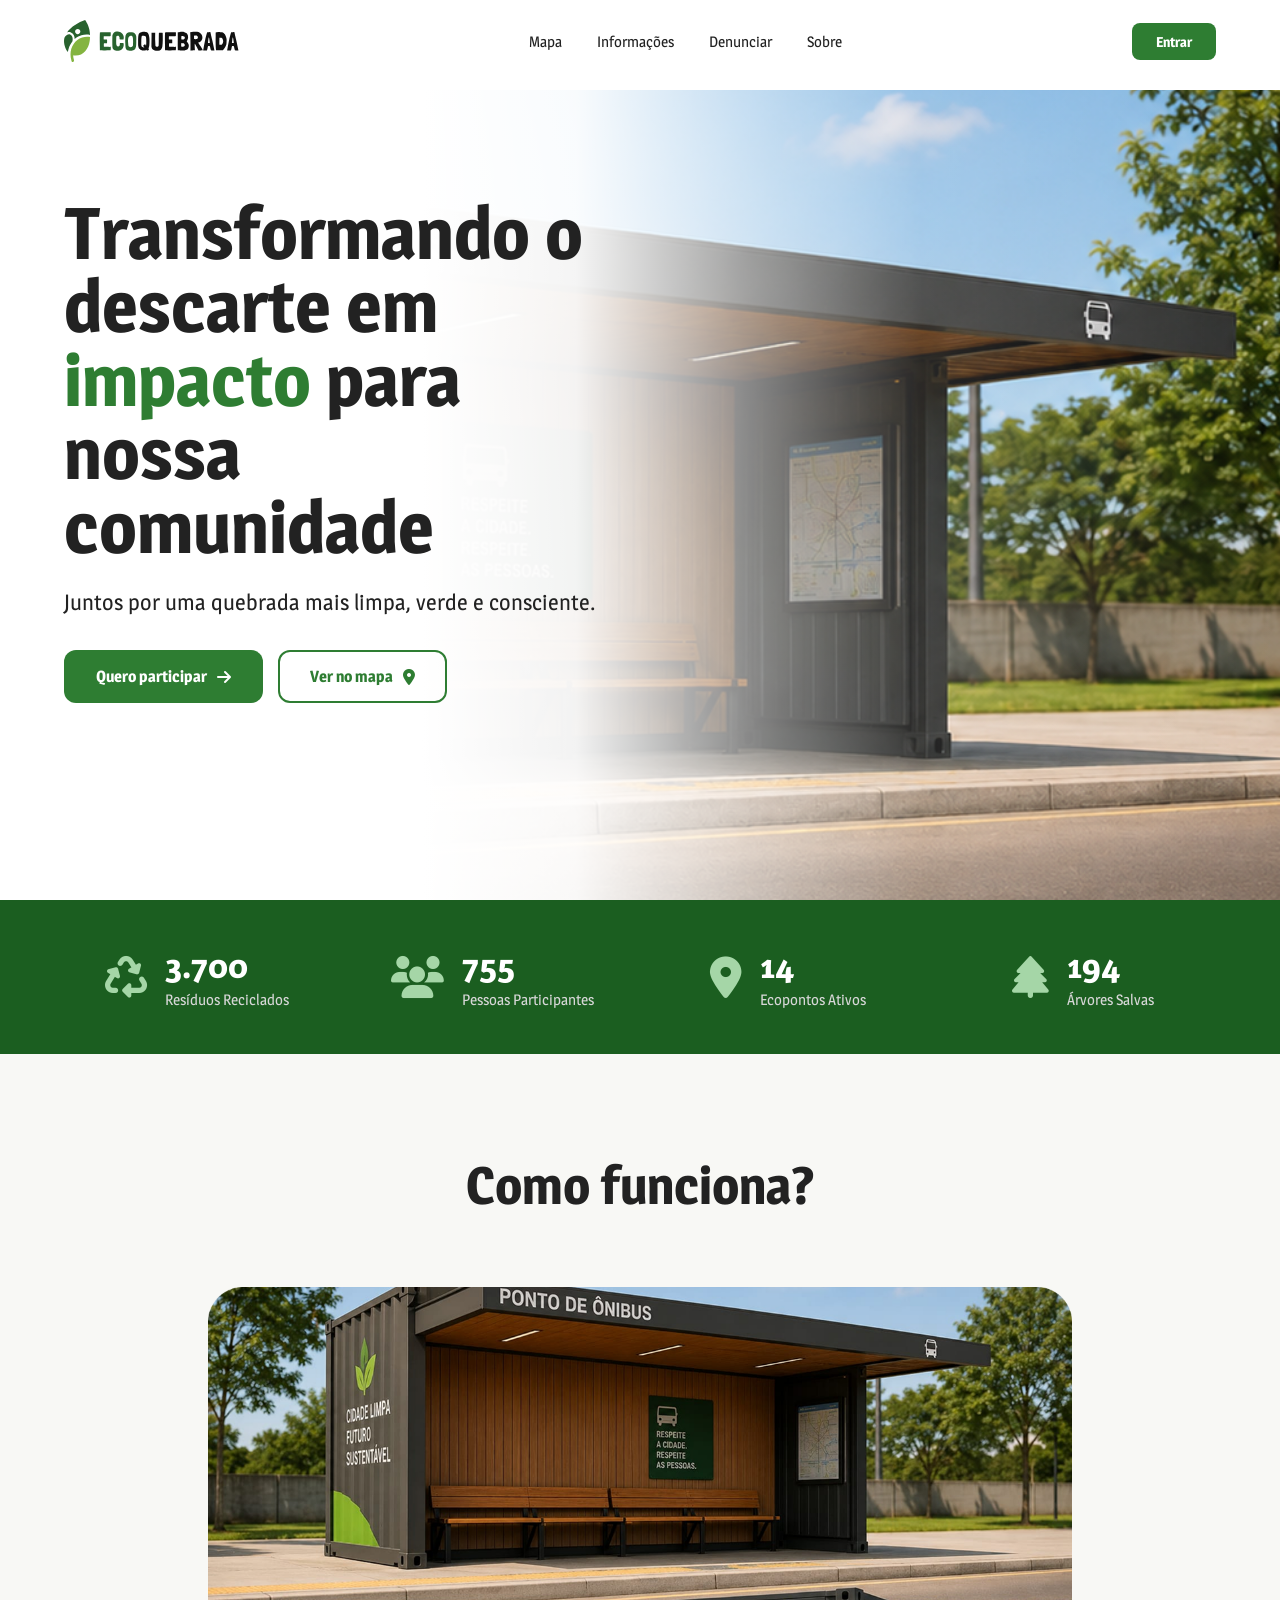
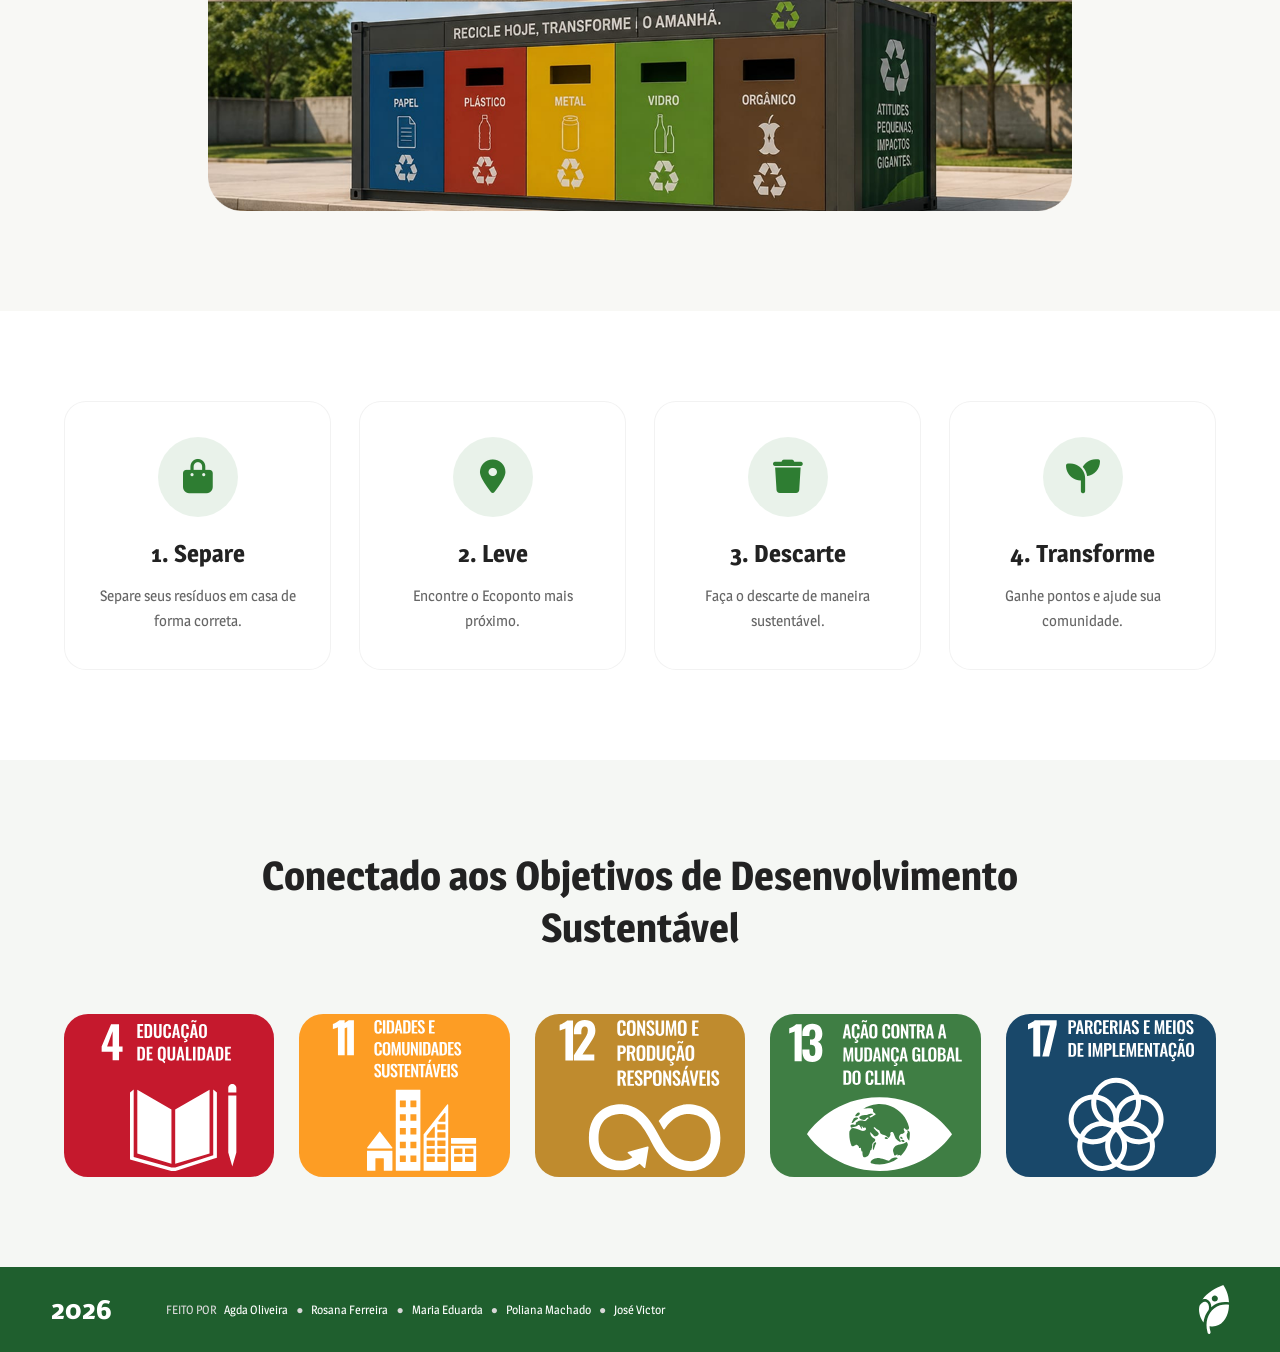
==== commit 2bc9e0dd: "Merge branch 'main' of https://github.com/Ecoquebrada/demo-repository" ====
--- a/index.html
+++ b/index.html
@@ -45,7 +45,7 @@
 
             </nav>
 
-            <a href="#" class="btn-login">
+            <a href="userarea.html" class="btn-login">
                 Entrar
             </a>
 
@@ -333,30 +333,6 @@
 
     </section>
 
-    <!-- ================= CTA ================= 
-
-    <section class="cta">
-
-        <div class="container">
-
-            <h2>
-                Faça parte da transformação.
-            </h2>
-
-            <p>
-                Junte-se à EcoQuebrada e contribua para um bairro mais limpo,
-                sustentável e conectado.
-            </p>
-
-            <a href="#" class="btn-primary">
-                Quero participar
-            </a>
-
-        </div>
-
-    </section>
-    -->
-
 <footer class="footer">
 
     <div class="footer-container">
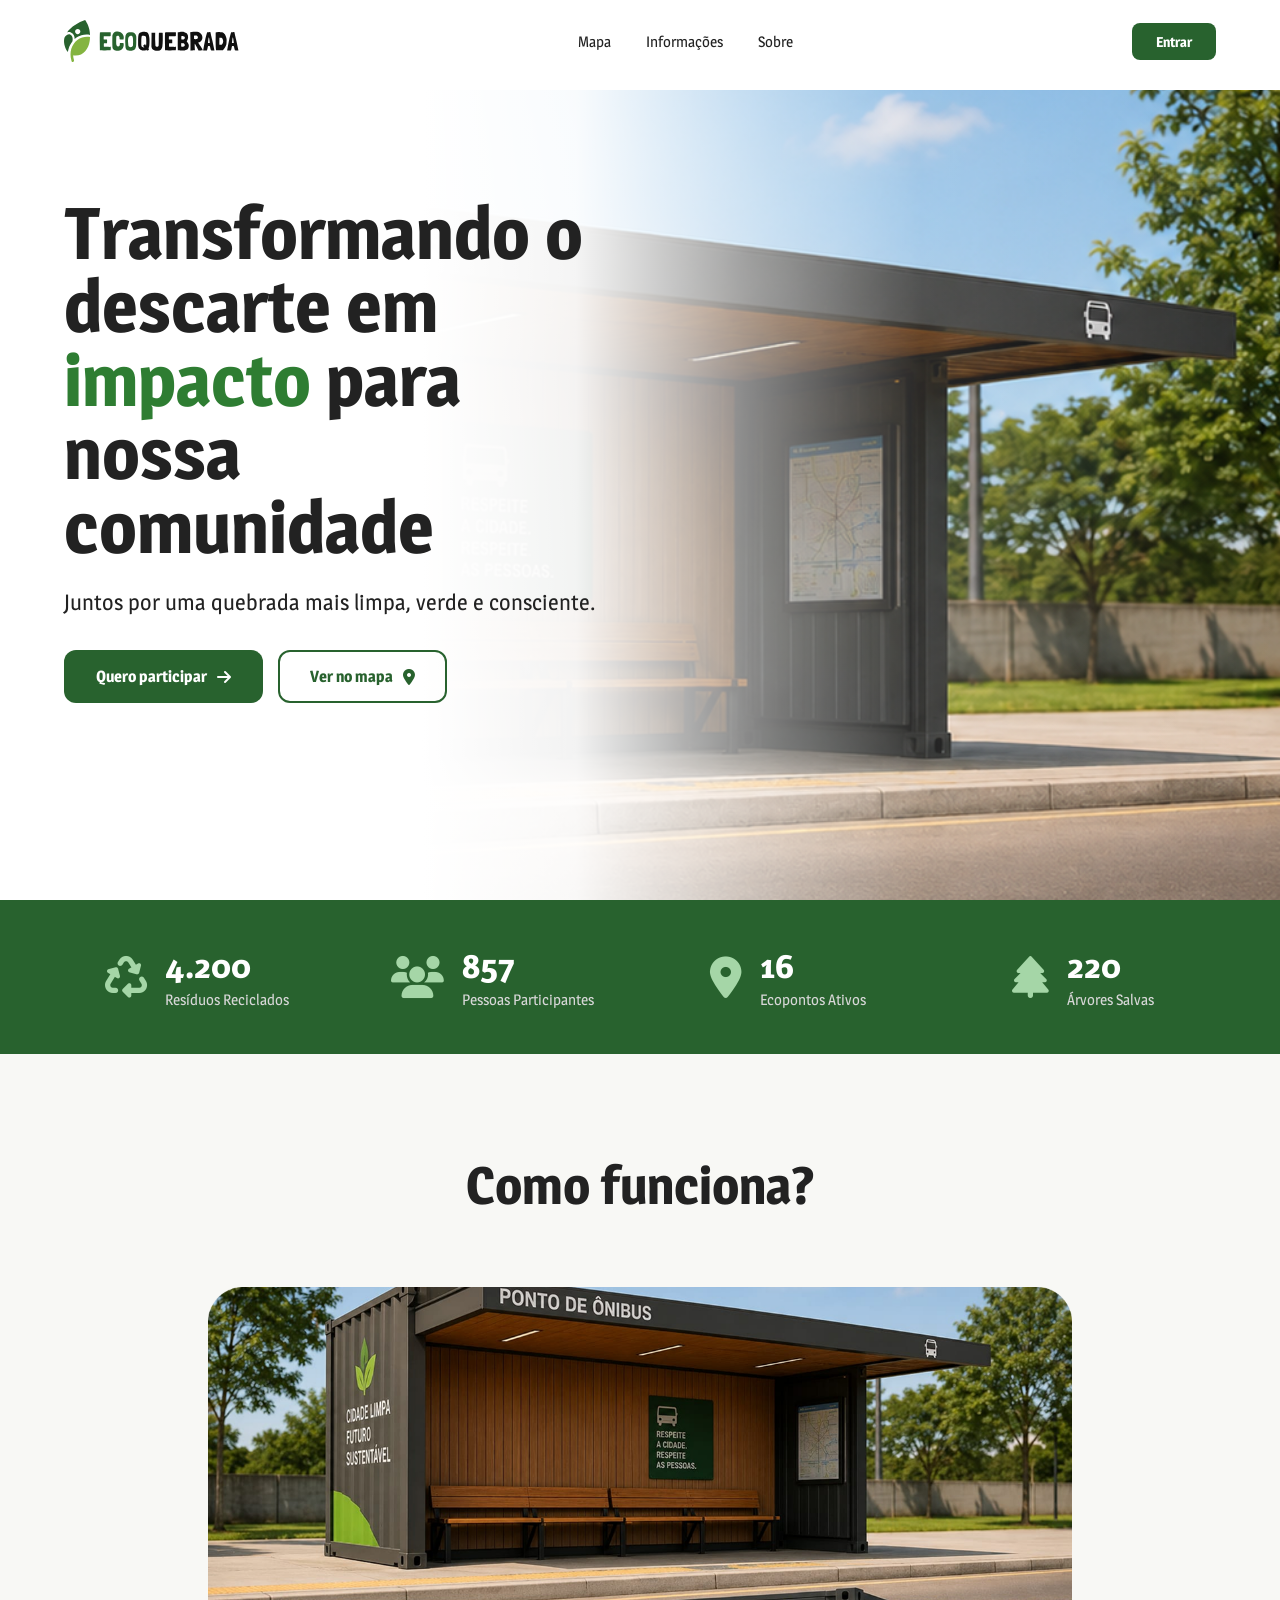
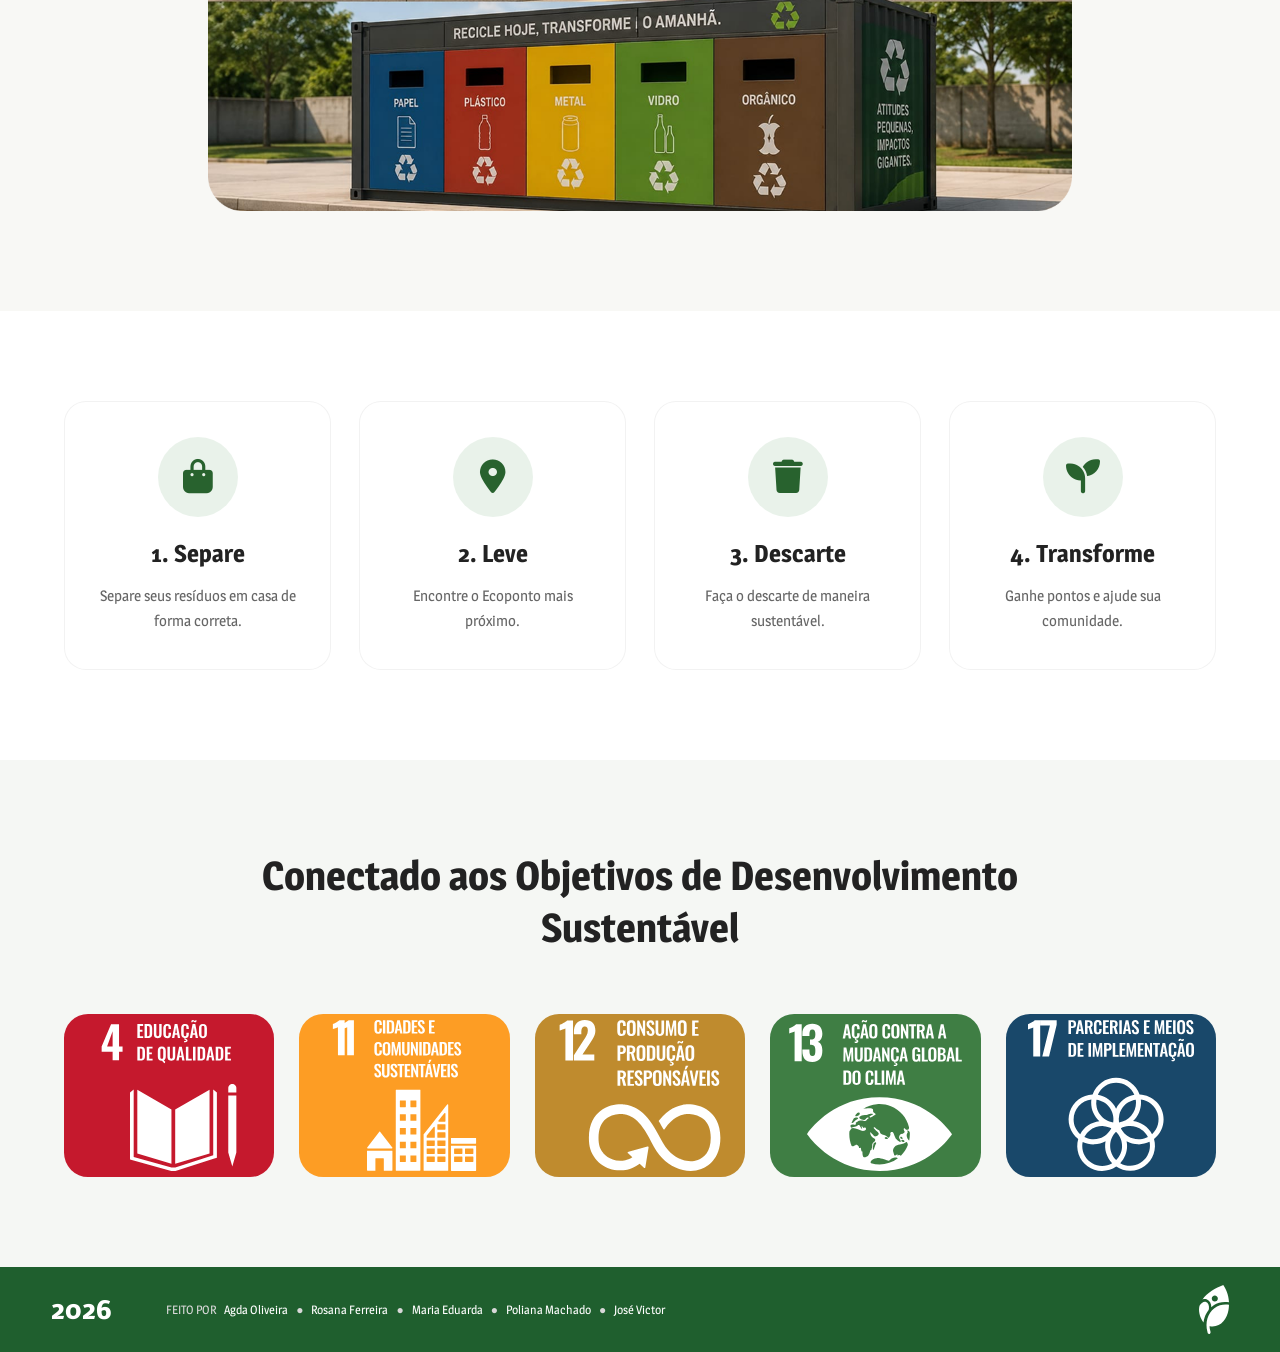
==== commit c11c4cf5: "SITE FINALIZADO" ====
--- a/index.html
+++ b/index.html
@@ -6,6 +6,7 @@
     <title>EcoQuebrada</title>
 
     <link rel="stylesheet" href="css/style.css">
+    <link rel="stylesheet" href="css/index.css">
     <link rel="stylesheet" href="css/responsive.css">
 
     <!-- Font Awesome -->
@@ -38,20 +39,31 @@
 
                     <li><a href="mapa.html">Mapa</a></li>
                     <li><a href="informativo.html">Informações</a></li>
-                    <li><a href="#denunciar">Denunciar</a></li>
                     <li><a href="sobre.html">Sobre</a></li>
 
                 </ul>
 
             </nav>
 
-            <a href="userarea.html" class="btn-login">
+            <a href="login.html" class="btn-login" id="loginButton">
                 Entrar
             </a>
 
-            <button class="menu-mobile">
+            <button class="menu-mobile" id="menu-mobile">
                 <i class="fa-solid fa-bars"></i>
             </button>
+
+            <div class="mobile-menu" id="mobileMenu">
+
+                <ul>
+                    <li><a href="mapa.html">Mapa</a></li>
+                    <li><a href="informativo.html">Informações</a></li>
+                    <li><a href="sobre.html">Sobre</a></li>
+                </ul>
+
+            </div>
+
+        <div class="overlay" id="overlay"></div>
 
         </div>
 
@@ -78,7 +90,7 @@
 
                 <div class="hero-buttons">
 
-                    <a href="#" class="btn-primary">
+                    <a href="login.html" class="btn-primary">
                         Quero participar
                         <i class="fa-solid fa-arrow-right"></i>
                     </a>
@@ -376,6 +388,7 @@
 </footer>
 
     <script src="script/app.js"></script>
+    <script src="script/navbar.js"></script>
 
 </body>
 </html>
--- a/css/style.css
+++ b/css/style.css
@@ -40,10 +40,8 @@
 =========================== */
 
 :root{
-
-    --green:#2E7D32;
-    --green-dark:#1B5E20;
-    --green-light:#81C784;
+    --green-dark:#28622e;
+    --green-light:#84b440;
 
     --white:#ffffff;
 
@@ -105,7 +103,7 @@
 
 .btn-login{
 
-    background:#2E7D32;
+    background: var(--green-dark);
     color:white;
 
 }
@@ -148,7 +146,7 @@
 
 nav a:hover{
 
-    color:var(--green);
+    color:var(--green-dark);
 
 }
 
@@ -165,7 +163,7 @@
 
     height:2px;
 
-    background:var(--green);
+    background:var(--green-dark);
 
     transition:.3s;
 
@@ -177,13 +175,9 @@
 
 }
 
-/* ===========================
-   BOTÃO LOGIN
-=========================== */
-
 .btn-login{
 
-    background:var(--green);
+    background:var(--green-dark);
 
     color:white;
 
@@ -201,13 +195,9 @@
 
 .btn-login:hover{
 
-    background:var(--green-dark);
-
-}
-
-/* ===========================
-   MENU MOBILE
-=========================== */
+    background:var(--green-light);
+
+}
 
 .menu-mobile{
 
@@ -222,886 +212,6 @@
     cursor:pointer;
 
 }
-
-/* ===========================
-   HERO
-=========================== */
-
-.hero{
-
-    position:relative;
-
-    height:100vh;
-
-    min-height:750px;
-
-    overflow:hidden;
-
-    display:flex;
-    align-items:center;
-
-    background:#fff;
-
-}
-
-.hero::before{
-
-    content:"";
-
-    position:absolute;
-
-    inset:0;
-
-    background:linear-gradient(
-        90deg,
-        #ffffff 0%,
-        #ffffff 33%,
-        rgba(255,255,255,.95) 45%,
-        rgba(255,255,255,.55) 58%,
-        rgba(255,255,255,.15) 72%,
-        rgba(255,255,255,0) 100%
-    );
-
-    z-index:1;
-
-}
-
-.hero::after{
-
-    content:"";
-
-    position:absolute;
-
-    inset:0;
-
-    background:url("../assets/imageBackgroundHome.png") no-repeat right center;
-
-    background-size:cover;
-
-    z-index:0;
-
-}
-
-.hero-content{
-
-    position:relative;
-
-    z-index:2;
-
-    height:100%;
-
-    display:flex;
-
-    align-items:center;
-
-}
-
-/* ===========================
-   TEXTO HERO
-=========================== */
-
-.hero-text{
-
-    width:48%;
-
-    z-index:2;
-
-}
-
-.hero-text h1{
-
-    font-size:72px;
-
-    line-height:1.02;
-
-    font-weight:700;
-
-}
-
-.hero-text span{
-
-    color:#2E7D32;
-
-}
-
-.hero-text p{
-
-    margin-top:25px;
-
-    margin-bottom:35px;
-
-    font-size:22px;
-
-    color: #222
-
-}
-/* ===========================
-   BOTÕES
-=========================== */
-
-.hero-buttons{
-
-    display:flex;
-
-    gap:15px;
-
-    flex-wrap:wrap;
-
-}
-
-.btn-primary{
-
-    background:var(--green);
-
-    color:white;
-
-    padding:15px 32px;
-
-    border-radius:12px;
-
-    display:flex;
-
-    align-items:center;
-
-    gap:10px;
-
-    transition:.3s;
-
-    font-weight:600;
-
-}
-
-.btn-primary:hover{
-
-    transform:translateY(-4px);
-
-    background:var(--green-dark);
-
-}
-
-.btn-secondary{
-
-    border:2px solid var(--green);
-
-    color:var(--green);
-
-    padding:15px 30px;
-
-    border-radius:12px;
-
-    display:flex;
-
-    gap:10px;
-
-    align-items:center;
-
-    transition:.3s;
-
-    font-weight:600;
-
-}
-
-.btn-secondary:hover{
-
-    background:var(--green);
-
-    color:white;
-
-}
-
-/* ===========================
-   IMAGEM HERO
-=========================== */
-
-.hero-image{
-
-    position:relative;
-
-}
-
-.hero-image img{
-
-    width:100%;
-
-    border-radius:25px;
-
-}
-
-/* efeito decorativo */
-
-
-/* ===========================
-   ANIMAÇÕES
-=========================== */
-
-.hero-text{
-
-    animation:left .8s ease;
-
-}
-
-.hero-image{
-
-    animation:right .8s ease;
-
-}
-
-@keyframes left{
-
-    from{
-
-        opacity:0;
-
-        transform:translateX(-60px);
-
-    }
-
-    to{
-
-        opacity:1;
-
-        transform:none;
-
-    }
-
-}
-
-@keyframes right{
-
-    from{
-
-        opacity:0;
-
-        transform:translateX(60px);
-
-    }
-
-    to{
-
-        opacity:1;
-
-        transform:none;
-
-    }
-
-}
-
-/* ===========================
-   RESPONSIVO
-=========================== */
-
-@media(max-width:980px){
-
-.hero-content{
-
-    grid-template-columns:1fr;
-
-}
-
-.hero{
-
-    text-align:center;
-
-}
-
-.hero-text p{
-
-    margin:auto auto 35px;
-
-}
-
-.hero-buttons{
-
-    justify-content:center;
-
-}
-
-nav{
-
-    display:none;
-
-}
-
-.menu-mobile{
-
-    display:block;
-
-}
-
-}
-
-@media(max-width:700px){
-
-.hero{
-
-    padding:40px 0;
-
-}
-
-.hero-text h1{
-
-    font-size:38px;
-
-}
-
-.hero-text p{
-
-    font-size:16px;
-
-}
-
-.hero-buttons{
-
-    flex-direction:column;
-
-}
-
-.btn-primary,
-.btn-secondary{
-
-    justify-content:center;
-
-}
-
-}
-
-/* ==========================================
-   ESTATÍSTICAS
-========================================== */
-
-.stats{
-
-    background:var(--green-dark);
-
-    padding:35px 0;
-
-}
-
-.stats .container{
-
-    display:grid;
-
-    grid-template-columns:repeat(4,1fr);
-
-    gap:30px;
-
-}
-
-.stat-card{
-
-    display:flex;
-
-    align-items:center;
-
-    justify-content:center;
-
-    gap:18px;
-
-    color:white;
-
-    padding:10px;
-
-}
-
-.stat-card i{
-
-    font-size:42px;
-
-    color:#A5D6A7;
-
-}
-
-.stat-card h2{
-
-    font-size:34px;
-
-    font-weight:700;
-
-    margin-bottom:4px;
-
-}
-
-.stat-card span{
-
-    display:block;
-
-    color:#d7d7d7;
-
-    font-size:15px;
-
-}
-
-/* ==========================================
-   COMO FUNCIONA
-========================================== */
-
-.como-funciona{
-    padding:100px 0;
-    background:#F8F8F5;
-}
-
-.como-funciona .container{
-    max-width:1400px;
-    margin:0 auto;
-    text-align: center;
-}
-
-.como-funciona h2{
-    text-align:center;
-    font-size:52px;
-    margin-bottom:70px;
-}
-
-.galeria{
-    display:flex;
-    justify-content:center;
-}
-
-.galeria img{
-
-    width:75%;
-
-    max-width:1100px;
-
-    height:auto;
-
-    border-radius:28px;
-
-    object-fit:cover;
-
-}
-
-.galeria img:hover{
-
-    transform:translateY(-10px);
-
-}
-
-
-.ecoponto-container{
-
-    display:grid;
-
-    grid-template-columns:2fr 1fr auto;
-
-    gap:30px;
-
-    align-items:center;
-
-}
-
-.imagem img{
-
-    width:100%;
-
-    height:550px;
-
-    object-fit:cover;
-
-    border-radius:25px;
-
-}
-
-.informacoes{
-
-    background:white;
-
-    padding:35px;
-
-    border-radius:20px;
-
-    box-shadow:0 15px 35px rgba(0,0,0,.08);
-
-}
-
-#prev,
-#next{
-
-    width:55px;
-    height:55px;
-
-    border:none;
-
-    border-radius:50%;
-
-    background:#2E7D32;
-
-    color:white;
-
-    font-size:26px;
-
-    cursor:pointer;
-
-}
-
-/* ==========================================
-   PASSOS
-========================================== */
-
-.passos{
-
-    padding:90px 0;
-
-    background:white;
-
-}
-
-.passos .container{
-
-    display:grid;
-
-    grid-template-columns:repeat(4,1fr);
-
-    gap:28px;
-
-}
-
-.passo{
-
-    background:white;
-
-    border-radius:22px;
-
-    padding:35px 28px;
-
-    text-align:center;
-
-    transition:.35s;
-
-    border:1px solid rgba(0,0,0,.05);
-
-}
-
-.passo:hover{
-
-    transform:translateY(-10px);
-
-    box-shadow:
-    0 18px 40px rgba(0,0,0,.12);
-
-}
-
-.passo i{
-
-    width:80px;
-
-    height:80px;
-
-    margin:auto;
-
-    margin-bottom:22px;
-
-    border-radius:50%;
-
-    background:rgba(46,125,50,.1);
-
-    color:var(--green);
-
-    display:flex;
-
-    justify-content:center;
-
-    align-items:center;
-
-    font-size:34px;
-
-}
-
-.passo h3{
-
-    font-size:24px;
-
-    margin-bottom:15px;
-
-    color:#222;
-
-}
-
-.passo p{
-
-    color:#666;
-
-    line-height:1.7;
-
-    font-size:15px;
-
-}
-
-/* ==========================================
-   EFEITOS
-========================================== */
-
-.stat-card,
-.passo,
-.galeria img{
-
-    opacity:0;
-
-    transform:translateY(30px);
-
-    animation:fadeUp .8s forwards;
-
-}
-
-.stat-card:nth-child(2){
-
-    animation-delay:.15s;
-
-}
-
-.stat-card:nth-child(3){
-
-    animation-delay:.30s;
-
-}
-
-.stat-card:nth-child(4){
-
-    animation-delay:.45s;
-
-}
-
-.passo:nth-child(2){
-
-    animation-delay:.15s;
-
-}
-
-.passo:nth-child(3){
-
-    animation-delay:.30s;
-
-}
-
-.passo:nth-child(4){
-
-    animation-delay:.45s;
-
-}
-
-@keyframes fadeUp{
-
-    from{
-
-        opacity:0;
-
-        transform:translateY(40px);
-
-    }
-
-    to{
-
-        opacity:1;
-
-        transform:none;
-
-    }
-
-}
-
-/* ==========================================
-   RESPONSIVO
-========================================== */
-
-@media(max-width:1100px){
-
-    .stats .container{
-
-        grid-template-columns:repeat(2,1fr);
-
-        gap:40px;
-
-    }
-
-    .passos .container{
-
-        grid-template-columns:repeat(2,1fr);
-
-    }
-
-}
-
-@media(max-width:768px){
-
-    .galeria{
-
-        grid-template-columns:1fr;
-
-    }
-
-    .galeria img{
-
-        height:300px;
-
-    }
-
-    .como-funciona h2{
-
-        font-size:34px;
-
-    }
-
-}
-
-@media(max-width:600px){
-
-    .stats .container{
-
-        grid-template-columns:1fr;
-
-        gap:25px;
-
-    }
-
-    .stat-card{
-
-        justify-content:flex-start;
-
-    }
-
-    .passos .container{
-
-        grid-template-columns:1fr;
-
-    }
-
-    .passo{
-
-        padding:30px 22px;
-
-    }
-
-    .passo h3{
-
-        font-size:22px;
-
-    }
-
-}
-
-/* ==========================================
-   ODS
-========================================== */
-
-.ods{
-
-    padding:90px 0;
-
-    background:#F5F7F4;
-
-}
-
-.ods h2{
-
-    text-align:center;
-
-    font-size:40px;
-
-    max-width:800px;
-
-    margin:0 auto 60px;
-
-    color:#222;
-
-    line-height:1.3;
-
-}
-
-.ods-grid{
-
-    display:grid;
-
-    grid-template-columns:repeat(5,1fr);
-
-    gap:25px;
-
-}
-
-.ods-grid img{
-
-    width:100%;
-
-    border-radius:18px;
-
-    transition:.35s;
-
-    cursor:pointer;
-
-}
-
-.ods-grid img:hover{
-
-    transform:translateY(-8px) scale(1.03);
-
-}
-
-/* ==========================================
-   CTA
-========================================== */
-
-.cta{
-
-    padding:100px 0;
-
-    background:linear-gradient(
-        135deg,
-        var(--green-dark),
-        var(--green)
-    );
-
-    color:white;
-
-    text-align:center;
-
-}
-
-.cta h2{
-
-    font-size:46px;
-
-    margin-bottom:20px;
-
-}
-
-.cta p{
-
-    font-size:18px;
-
-    max-width:650px;
-
-    margin:0 auto 40px;
-
-    opacity:.9;
-
-    line-height:1.7;
-
-}
-
-.cta .btn-primary{
-
-    display:inline-flex;
-
-    padding:18px 40px;
-
-    font-size:17px;
-
-    background:white;
-
-    color:var(--green-dark);
-
-}
-
-.cta .btn-primary:hover{
-
-    background:#f0f0f0;
-
-    transform:translateY(-5px);
-
-}
-
-/* ==========================================
-   FOOTER
-========================================== */
 
 /* =========================
    FOOTER
@@ -1185,7 +295,7 @@
 
 ::-webkit-scrollbar-thumb{
 
-    background:var(--green);
+    background:var(--green-dark);
 
     border-radius:50px;
 
@@ -1203,7 +313,7 @@
 
 ::selection{
 
-    background:var(--green);
+    background:var(--green-dark);
 
     color:white;
 
@@ -1217,199 +327,4 @@
 
     overflow:hidden;
 
-}
-
-.text-center{
-
-    text-align:center;
-
-}
-
-.mt-1{
-
-    margin-top:10px;
-
-}
-
-.mt-2{
-
-    margin-top:20px;
-
-}
-
-.mt-3{
-
-    margin-top:30px;
-
-}
-
-.mb-1{
-
-    margin-bottom:10px;
-
-}
-
-.mb-2{
-
-    margin-bottom:20px;
-
-}
-
-.mb-3{
-
-    margin-bottom:30px;
-
-}
-
-/* ==========================================
-   RESPONSIVO
-========================================== */
-
-@media(max-width:1000px){
-
-    .ods-grid{
-
-        grid-template-columns:repeat(3,1fr);
-
-    }
-
-    .footer-content{
-
-        grid-template-columns:1fr;
-
-        text-align:center;
-
-    }
-
-    .footer-content img{
-
-        margin:auto auto 20px;
-
-    }
-
-    .social{
-
-        justify-content:center;
-
-    }
-
-}
-
-@media(max-width:700px){
-
-    .ods h2{
-
-        font-size:30px;
-
-    }
-
-    .cta{
-
-        padding:70px 20px;
-
-    }
-
-    .cta h2{
-
-        font-size:34px;
-
-    }
-
-    .cta p{
-
-        font-size:16px;
-
-    }
-
-    .ods-grid{
-
-        grid-template-columns:repeat(2,1fr);
-
-    }
-
-}
-
-@media(max-width:500px){
-
-    .ods-grid{
-
-        grid-template-columns:1fr;
-
-    }
-
-    .cta h2{
-
-        font-size:28px;
-
-    }
-
-}
-
-/* Animação ao aparecer */
-
-.hidden{
-    opacity:0;
-    transform:translateY(50px);
-    transition:.8s;
-}
-
-.show{
-    opacity:1;
-    transform:translateY(0);
-}
-
-/* Botão voltar ao topo */
-
-.top-button{
-    position:fixed;
-    right:30px;
-    bottom:30px;
-    width:55px;
-    height:55px;
-    border:none;
-    border-radius:50%;
-    background:#2E7D32;
-    color:#fff;
-    cursor:pointer;
-    font-size:20px;
-    opacity:0;
-    visibility:hidden;
-    transition:.3s;
-    z-index:999;
-}
-
-.top-button.show{
-    opacity:1;
-    visibility:visible;
-}
-
-.top-button:hover{
-    transform:translateY(-5px);
-}
-
-/* Menu mobile */
-
-@media(max-width:992px){
-
-    nav{
-        position:fixed;
-        top:75px;
-        right:-100%;
-        width:260px;
-        height:calc(100vh - 75px);
-        background:#fff;
-        transition:.35s;
-        box-shadow:-5px 0 25px rgba(0,0,0,.08);
-        padding:40px 25px;
-    }
-
-    nav.active{
-        right:0;
-    }
-
-    nav ul{
-        flex-direction:column;
-        gap:25px;
-    }
-
 }
--- a/css/index.css
+++ b/css/index.css
@@ -0,0 +1,1418 @@
+/*
+@import url('https://fonts.googleapis.com/css2?family=Magra:wght@400;700&display=swap');
+
+/* ===========================
+   RESET
+=========================== 
+
+*{
+    margin:0;
+    padding:0;
+    box-sizing:border-box;
+}
+
+html{
+    scroll-behavior:smooth;
+}
+
+body{
+    font-family:"Magra", sans-serif;
+    background:#F8F8F5;
+    color:#222;
+    overflow-x:hidden;
+}
+
+img{
+    max-width:100%;
+    display:block;
+}
+
+a{
+    text-decoration:none;
+    color:inherit;
+}
+
+ul{
+    list-style:none;
+}
+
+/* ===========================
+   VARIÁVEIS
+=========================== 
+
+:root{
+
+    --green:#2E7D32;
+    --green-dark:#1B5E20;
+    --green-light:#81C784;
+
+    --white:#ffffff;
+
+    --gray:#666;
+    --light:#f5f5f5;
+
+    --radius:18px;
+
+    --shadow:
+        0 10px 30px rgba(0,0,0,.08);
+
+}
+
+/* ===========================
+   CONTAINER
+=========================== 
+
+.container{
+
+    width:min(1200px,90%);
+    margin:auto;
+
+}
+
+/* ===========================
+   HEADER
+=========================== 
+
+header{
+    position:fixed;
+    top:0;
+    left:0;
+
+    width:100%;
+    height:90px;
+
+    z-index:1000;
+
+    background:transparent;
+
+    box-shadow:none;
+}
+
+header .container{
+
+    display:flex;
+
+    align-items:center;
+
+    justify-content:space-between;
+
+    height:82px;
+
+}
+
+header nav a{
+    color:#222;
+}
+
+.btn-login{
+
+    background:#2E7D32;
+    color:white;
+
+}
+
+/* ===========================
+   LOGO
+=========================== 
+
+.logo img{
+
+    height:42px;
+
+}
+
+/* ===========================
+   MENU
+===========================
+
+nav ul{
+
+    display:flex;
+
+    gap:35px;
+
+}
+
+nav a{
+
+    color:#333;
+
+    font-size:15px;
+
+    font-weight:500;
+
+    transition:.3s;
+
+    position:relative;
+
+}
+
+nav a:hover{
+
+    color:var(--green-dark);
+
+}
+
+nav a::after{
+
+    content:"";
+
+    position:absolute;
+
+    bottom:-7px;
+    left:0;
+
+    width:0%;
+
+    height:2px;
+
+    background:var(--green-dark);
+
+    transition:.3s;
+
+}
+
+nav a:hover::after{
+
+    width:100%;
+
+}
+
+/* ===========================
+   BOTÃO LOGIN
+=========================== 
+
+.btn-login{
+
+    background:var(--green-dark);
+
+    color:white;
+
+    padding:10px 24px;
+
+    border-radius:8px;
+
+    font-size:14px;
+
+    font-weight:600;
+
+    transition:.3s;
+
+}
+
+.btn-login:hover{
+
+    background:var(--green-dark);
+
+}
+
+/* ===========================
+   MENU MOBILE
+=========================== 
+
+.menu-mobile{
+
+    display:none;
+
+    border:none;
+
+    background:none;
+
+    font-size:25px;
+
+    cursor:pointer;
+
+}
+
+*/
+
+/* ===========================
+   HERO
+=========================== */
+
+.hero{
+
+    position:relative;
+
+    height:100vh;
+
+    min-height:750px;
+
+    overflow:hidden;
+
+    display:flex;
+    align-items:center;
+
+    background:#fff;
+
+}
+
+.hero::before{
+
+    content:"";
+
+    position:absolute;
+
+    inset:0;
+
+    background:linear-gradient(
+        90deg,
+        #ffffff 0%,
+        #ffffff 33%,
+        rgba(255,255,255,.95) 45%,
+        rgba(255,255,255,.55) 58%,
+        rgba(255,255,255,.15) 72%,
+        rgba(255,255,255,0) 100%
+    );
+
+    z-index:1;
+
+}
+
+.hero::after{
+
+    content:"";
+
+    position:absolute;
+
+    inset:0;
+
+    background:url("../assets/imageBackgroundHome.png") no-repeat right center;
+
+    background-size:cover;
+
+    z-index:0;
+
+}
+
+.hero-content{
+
+    position:relative;
+
+    z-index:2;
+
+    height:100%;
+
+    display:flex;
+
+    align-items:center;
+
+}
+
+/* ===========================
+   TEXTO HERO
+=========================== */
+
+.hero-text{
+
+    width:48%;
+
+    z-index:2;
+
+}
+
+.hero-text h1{
+
+    font-size:72px;
+
+    line-height:1.02;
+
+    font-weight:700;
+
+}
+
+.hero-text span{
+
+    color:#2E7D32;
+
+}
+
+.hero-text p{
+
+    margin-top:25px;
+
+    margin-bottom:35px;
+
+    font-size:22px;
+
+    color: #222
+
+}
+/* ===========================
+   BOTÕES
+=========================== */
+
+.hero-buttons{
+
+    display:flex;
+
+    gap:15px;
+
+    flex-wrap:wrap;
+
+}
+
+.btn-primary{
+
+    background:var(--green-dark);
+
+    color:white;
+
+    padding:15px 32px;
+
+    border-radius:12px;
+
+    display:flex;
+
+    align-items:center;
+
+    gap:10px;
+
+    transition:.3s;
+
+    font-weight:600;
+
+}
+
+.btn-primary:hover{
+
+    transform:translateY(-4px);
+
+    background:var(--green-light);
+
+}
+
+.btn-secondary{
+
+    border:2px solid var(--green-dark);
+
+    color:var(--green-dark);
+
+    padding:15px 30px;
+
+    border-radius:12px;
+
+    display:flex;
+
+    gap:10px;
+
+    align-items:center;
+
+    transition:.3s;
+
+    font-weight:600;
+
+}
+
+.btn-secondary:hover{
+
+    background:var(--green-dark);
+
+    color:white;
+
+}
+
+/* ===========================
+   IMAGEM HERO
+=========================== */
+
+.hero-image{
+
+    position:relative;
+
+}
+
+.hero-image img{
+
+    width:100%;
+
+    border-radius:25px;
+
+}
+
+/* efeito decorativo */
+
+
+/* ===========================
+   ANIMAÇÕES
+=========================== */
+
+.hero-text{
+
+    animation:left .8s ease;
+
+}
+
+.hero-image{
+
+    animation:right .8s ease;
+
+}
+
+@keyframes left{
+
+    from{
+
+        opacity:0;
+
+        transform:translateX(-60px);
+
+    }
+
+    to{
+
+        opacity:1;
+
+        transform:none;
+
+    }
+
+}
+
+@keyframes right{
+
+    from{
+
+        opacity:0;
+
+        transform:translateX(60px);
+
+    }
+
+    to{
+
+        opacity:1;
+
+        transform:none;
+
+    }
+
+}
+
+/* ===========================
+   RESPONSIVO
+=========================== */
+
+@media(max-width:980px){
+
+.hero-content{
+
+    grid-template-columns:1fr;
+
+}
+
+.hero{
+
+    text-align:center;
+
+}
+
+.hero-text p{
+
+    margin:auto auto 35px;
+
+}
+
+.hero-buttons{
+
+    justify-content:center;
+
+}
+
+nav{
+
+    display:none;
+
+}
+
+.menu-mobile{
+
+    display:block;
+
+}
+
+}
+
+@media(max-width:700px){
+
+.hero{
+
+    padding:40px 0;
+
+}
+
+.hero-text h1{
+
+    font-size:38px;
+
+}
+
+.hero-text p{
+
+    font-size:16px;
+
+}
+
+.hero-buttons{
+
+    flex-direction:column;
+
+}
+
+.btn-primary,
+.btn-secondary{
+
+    justify-content:center;
+
+}
+
+}
+
+/* ==========================================
+   ESTATÍSTICAS
+========================================== */
+
+.stats{
+
+    background:var(--green-dark);
+
+    padding:35px 0;
+
+}
+
+.stats .container{
+
+    display:grid;
+
+    grid-template-columns:repeat(4,1fr);
+
+    gap:30px;
+
+}
+
+.stat-card{
+
+    display:flex;
+
+    align-items:center;
+
+    justify-content:center;
+
+    gap:18px;
+
+    color:white;
+
+    padding:10px;
+
+}
+
+.stat-card i{
+
+    font-size:42px;
+
+    color:#A5D6A7;
+
+}
+
+.stat-card h2{
+
+    font-size:34px;
+
+    font-weight:700;
+
+    margin-bottom:4px;
+
+}
+
+.stat-card span{
+
+    display:block;
+
+    color:#d7d7d7;
+
+    font-size:15px;
+
+}
+
+/* ==========================================
+   COMO FUNCIONA
+========================================== */
+
+.como-funciona{
+    padding:100px 0;
+    background:#F8F8F5;
+}
+
+.como-funciona .container{
+    max-width:1400px;
+    margin:0 auto;
+    text-align: center;
+}
+
+.como-funciona h2{
+    text-align:center;
+    font-size:52px;
+    margin-bottom:70px;
+}
+
+.galeria{
+    display:flex;
+    justify-content:center;
+}
+
+.galeria img{
+
+    width:75%;
+
+    max-width:1100px;
+
+    height:auto;
+
+    border-radius:28px;
+
+    object-fit:cover;
+
+}
+
+.galeria img:hover{
+
+    transform:translateY(-10px);
+
+}
+
+
+.ecoponto-container{
+
+    display:grid;
+
+    grid-template-columns:2fr 1fr auto;
+
+    gap:30px;
+
+    align-items:center;
+
+}
+
+.imagem img{
+
+    width:100%;
+
+    height:550px;
+
+    object-fit:cover;
+
+    border-radius:25px;
+
+}
+
+.informacoes{
+
+    background:white;
+
+    padding:35px;
+
+    border-radius:20px;
+
+    box-shadow:0 15px 35px rgba(0,0,0,.08);
+
+}
+
+#prev,
+#next{
+
+    width:55px;
+    height:55px;
+
+    border:none;
+
+    border-radius:50%;
+
+    background:#2E7D32;
+
+    color:white;
+
+    font-size:26px;
+
+    cursor:pointer;
+
+}
+
+/* ==========================================
+   PASSOS
+========================================== */
+
+.passos{
+
+    padding:90px 0;
+
+    background:white;
+
+}
+
+.passos .container{
+
+    display:grid;
+
+    grid-template-columns:repeat(4,1fr);
+
+    gap:28px;
+
+}
+
+.passo{
+
+    background:white;
+
+    border-radius:22px;
+
+    padding:35px 28px;
+
+    text-align:center;
+
+    transition:.35s;
+
+    border:1px solid rgba(0,0,0,.05);
+
+}
+
+.passo:hover{
+
+    transform:translateY(-10px);
+
+    box-shadow:
+    0 18px 40px rgba(0,0,0,.12);
+
+}
+
+.passo i{
+
+    width:80px;
+
+    height:80px;
+
+    margin:auto;
+
+    margin-bottom:22px;
+
+    border-radius:50%;
+
+    background:rgba(46,125,50,.1);
+
+    color:var(--green-dark);
+
+    display:flex;
+
+    justify-content:center;
+
+    align-items:center;
+
+    font-size:34px;
+
+}
+
+.passo h3{
+
+    font-size:24px;
+
+    margin-bottom:15px;
+
+    color:#222;
+
+}
+
+.passo p{
+
+    color:#666;
+
+    line-height:1.7;
+
+    font-size:15px;
+
+}
+
+/* ==========================================
+   EFEITOS
+========================================== */
+
+.stat-card,
+.passo,
+.galeria img{
+
+    opacity:0;
+
+    transform:translateY(30px);
+
+    animation:fadeUp .8s forwards;
+
+}
+
+.stat-card:nth-child(2){
+
+    animation-delay:.15s;
+
+}
+
+.stat-card:nth-child(3){
+
+    animation-delay:.30s;
+
+}
+
+.stat-card:nth-child(4){
+
+    animation-delay:.45s;
+
+}
+
+.passo:nth-child(2){
+
+    animation-delay:.15s;
+
+}
+
+.passo:nth-child(3){
+
+    animation-delay:.30s;
+
+}
+
+.passo:nth-child(4){
+
+    animation-delay:.45s;
+
+}
+
+@keyframes fadeUp{
+
+    from{
+
+        opacity:0;
+
+        transform:translateY(40px);
+
+    }
+
+    to{
+
+        opacity:1;
+
+        transform:none;
+
+    }
+
+}
+
+/* ==========================================
+   RESPONSIVO
+========================================== */
+
+@media(max-width:1100px){
+
+    .stats .container{
+
+        grid-template-columns:repeat(2,1fr);
+
+        gap:40px;
+
+    }
+
+    .passos .container{
+
+        grid-template-columns:repeat(2,1fr);
+
+    }
+
+}
+
+@media(max-width:768px){
+
+    .galeria{
+
+        grid-template-columns:1fr;
+
+    }
+
+    .galeria img{
+
+        height:300px;
+
+    }
+
+    .como-funciona h2{
+
+        font-size:34px;
+
+    }
+
+}
+
+@media(max-width:600px){
+
+    .stats .container{
+
+        grid-template-columns:1fr;
+
+        gap:25px;
+
+    }
+
+    .stat-card{
+
+        justify-content:flex-start;
+
+    }
+
+    .passos .container{
+
+        grid-template-columns:1fr;
+
+    }
+
+    .passo{
+
+        padding:30px 22px;
+
+    }
+
+    .passo h3{
+
+        font-size:22px;
+
+    }
+
+}
+
+/* ==========================================
+   ODS
+========================================== */
+
+.ods{
+
+    padding:90px 0;
+
+    background:#F5F7F4;
+
+}
+
+.ods h2{
+
+    text-align:center;
+
+    font-size:40px;
+
+    max-width:800px;
+
+    margin:0 auto 60px;
+
+    color:#222;
+
+    line-height:1.3;
+
+}
+
+.ods-grid{
+
+    display:grid;
+
+    grid-template-columns:repeat(5,1fr);
+
+    gap:25px;
+
+}
+
+.ods-grid img{
+
+    width:100%;
+
+    border-radius:18px;
+
+    transition:.35s;
+
+    cursor:pointer;
+
+}
+
+.ods-grid img:hover{
+
+    transform:translateY(-8px) scale(1.03);
+
+}
+
+/* ==========================================
+   CTA
+========================================== */
+
+.cta{
+
+    padding:100px 0;
+
+    background:linear-gradient(
+        135deg,
+        var(--green-light),
+        var(--green-dark)
+    );
+
+    color:white;
+
+    text-align:center;
+
+}
+
+.cta h2{
+
+    font-size:46px;
+
+    margin-bottom:20px;
+
+}
+
+.cta p{
+
+    font-size:18px;
+
+    max-width:650px;
+
+    margin:0 auto 40px;
+
+    opacity:.9;
+
+    line-height:1.7;
+
+}
+
+.cta .btn-primary{
+
+    display:inline-flex;
+
+    padding:18px 40px;
+
+    font-size:17px;
+
+    background:white;
+
+    color:var(--green-dark);
+
+}
+
+.cta .btn-primary:hover{
+
+    background:#f0f0f0;
+
+    transform:translateY(-5px);
+
+}
+
+/* ==========================================
+   FOOTER
+========================================== */
+
+/* =========================
+   FOOTER
+========================= */
+
+.footer{
+
+    background:#1F5F2E;
+    padding:18px 0;
+    color:#fff;
+
+}
+
+.footer-container{
+
+    width:min(1200px,92%);
+    margin:auto;
+
+    display:flex;
+    justify-content:space-between;
+    align-items:center;
+
+}
+
+.footer-year{
+
+    font-size:28px;
+    font-weight:700;
+    min-width:90px;
+
+}
+
+.footer-authors{
+
+    display:flex;
+    align-items:center;
+    gap:8px;
+
+    flex:1;
+
+    margin-left:25px;
+
+    font-size:12px;
+
+}
+
+.footer-authors span{
+
+    color:#D8D8D8;
+
+}
+
+.footer-authors a{
+
+    color:white;
+    transition:.3s;
+
+}
+
+.footer-authors a:hover{
+
+    color:#9BC54E;
+
+}
+
+.footer-logo img{
+
+    width:30px;
+
+}
+
+/* ==========================================
+   SCROLLBAR
+========================================== */
+
+::-webkit-scrollbar{
+
+    width:10px;
+
+}
+
+::-webkit-scrollbar-thumb{
+
+    background:var(--green-dark);
+
+    border-radius:50px;
+
+}
+
+::-webkit-scrollbar-track{
+
+    background:#ECECEC;
+
+}
+
+/* ==========================================
+   SELEÇÃO
+========================================== */
+
+::selection{
+
+    background:var(--green-dark);
+
+    color:white;
+
+}
+
+/* ==========================================
+   UTILIDADES
+========================================== */
+
+section{
+
+    overflow:hidden;
+
+}
+
+.text-center{
+
+    text-align:center;
+
+}
+
+.mt-1{
+
+    margin-top:10px;
+
+}
+
+.mt-2{
+
+    margin-top:20px;
+
+}
+
+.mt-3{
+
+    margin-top:30px;
+
+}
+
+.mb-1{
+
+    margin-bottom:10px;
+
+}
+
+.mb-2{
+
+    margin-bottom:20px;
+
+}
+
+.mb-3{
+
+    margin-bottom:30px;
+
+}
+
+/* ==========================================
+   RESPONSIVO
+========================================== */
+
+@media(max-width:1000px){
+
+    .ods-grid{
+
+        grid-template-columns:repeat(3,1fr);
+
+    }
+
+    .footer-content{
+
+        grid-template-columns:1fr;
+
+        text-align:center;
+
+    }
+
+    .footer-content img{
+
+        margin:auto auto 20px;
+
+    }
+
+    .social{
+
+        justify-content:center;
+
+    }
+
+}
+
+@media(max-width:700px){
+
+    .ods h2{
+
+        font-size:30px;
+
+    }
+
+    .cta{
+
+        padding:70px 20px;
+
+    }
+
+    .cta h2{
+
+        font-size:34px;
+
+    }
+
+    .cta p{
+
+        font-size:16px;
+
+    }
+
+    .ods-grid{
+
+        grid-template-columns:repeat(2,1fr);
+
+    }
+
+}
+
+@media(max-width:500px){
+
+    .ods-grid{
+
+        grid-template-columns:1fr;
+
+    }
+
+    .cta h2{
+
+        font-size:28px;
+
+    }
+
+}
+
+/* Animação ao aparecer */
+
+.hidden{
+    opacity:0;
+    transform:translateY(50px);
+    transition:.8s;
+}
+
+.show{
+    opacity:1;
+    transform:translateY(0);
+}
+
+/* Botão voltar ao topo */
+
+.top-button{
+    position:fixed;
+    right:30px;
+    bottom:30px;
+    width:55px;
+    height:55px;
+    border:none;
+    border-radius:50%;
+    background:#2E7D32;
+    color:#fff;
+    cursor:pointer;
+    font-size:20px;
+    opacity:0;
+    visibility:hidden;
+    transition:.3s;
+    z-index:999;
+}
+
+.top-button.show{
+    opacity:1;
+    visibility:visible;
+}
+
+.top-button:hover{
+    transform:translateY(-5px);
+}
+
+/* Menu mobile */
+
+@media(max-width:992px){
+
+    nav{
+        position:fixed;
+        top:75px;
+        right:-100%;
+        width:260px;
+        height:calc(100vh - 75px);
+        background:#fff;
+        transition:.35s;
+        box-shadow:-5px 0 25px rgba(0,0,0,.08);
+        padding:40px 25px;
+    }
+
+    nav.active{
+        right:0;
+    }
+
+    nav ul{
+        flex-direction:column;
+        gap:25px;
+    }
+
+}
